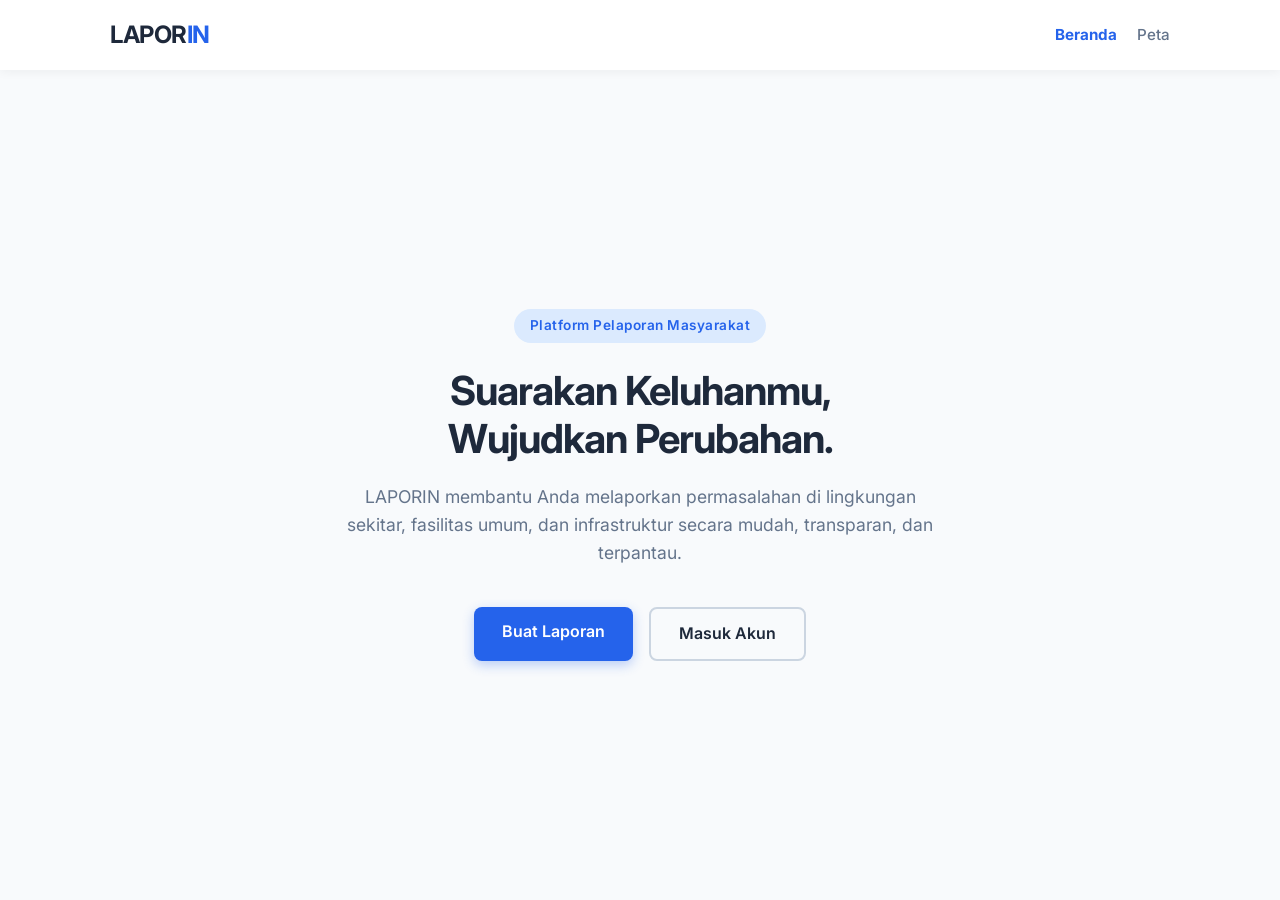
==== frontend/index.html @ 35b4230e "Upload pertama LAPORIN" ====
<!DOCTYPE html>
<html lang="id">
<head>
    <meta charset="UTF-8">
    <meta name="viewport" content="width=device-width, initial-scale=1.0">
    <title>LAPORIN - Platform Pelaporan Publik</title>
    
    <link rel="preconnect" href="https://fonts.googleapis.com">
    <link rel="preconnect" href="https://fonts.gstatic.com" crossorigin>
    <link href="https://fonts.googleapis.com/css2?family=Inter:wght@400;500;600;700&display=swap" rel="stylesheet">
    <link rel="stylesheet" href="css/style.css">
</head>
<body>

    <!-- NAVBAR -->
    <header class="navbar">
        <div class="container navbar-container">
            <a href="index.html" class="logo">LAPOR<span class="text-primary">IN</span></a>
            <nav class="nav-links" id="navbarLinks">
                <a href="index.html" class="nav-link" style="color: var(--primary-color); font-weight: 700;">Beranda</a>
                <a href="map.html" class="nav-link">Peta</a>
            </nav>
        </div>
    </header>

    <!-- HERO SECTION -->
    <main class="hero">
        <div class="container hero-content">
            <span class="badge">Platform Pelaporan Masyarakat</span>
            <h1 class="hero-title">Suarakan Keluhanmu,<br>Wujudkan Perubahan.</h1>
            <p class="hero-description">
                LAPORIN membantu Anda melaporkan permasalahan di lingkungan sekitar, fasilitas umum, dan infrastruktur secara mudah, transparan, dan terpantau.
            </p>
            
            <!-- ID ini akan diubah oleh JavaScript -->
            <div class="hero-actions" id="heroButtons">
                <a href="create_report.html" class="btn btn-primary">Buat Laporan</a>
                <a href="login.html" class="btn btn-outline">Masuk Akun</a>
            </div>
        </div>
    </main>

    <script>
        // Cek apakah ada token di localStorage
        const token = localStorage.getItem('access_token');
        
        const heroButtons = document.getElementById('heroButtons');
        const navbarLinks = document.getElementById('navbarLinks');

        if (token) {
            // JIKA SUDAH LOGIN: Ubah tombol di beranda
            heroButtons.innerHTML = `
                <a href="create_report.html" class="btn btn-primary">Buat Laporan Baru</a>
                <a href="my-reports.html" class="btn btn-outline">Lihat Laporan Saya</a>
            `;

            // Tambahkan menu navigasi khusus untuk yang sudah login
            navbarLinks.innerHTML = `
                <a href="index.html" class="nav-link" style="color: var(--primary-color); font-weight: 700;">Beranda</a>
                <a href="map.html" class="nav-link">Peta</a>
                <a href="create_report.html" class="nav-link">Buat Laporan</a>
                <a href="my-reports.html" class="nav-link">Laporan Saya</a>
                <a href="#" class="nav-link" style="color: #dc2626; font-weight: 700;" onclick="logout()">Keluar</a>
            `;
        }

        // Fungsi untuk logout (menghapus token dan kembali ke beranda)
        function logout() {
            // Konfirmasi sebelum keluar
            if (confirm('Apakah Anda yakin ingin keluar?')) {
                localStorage.removeItem('access_token');
                alert('Anda telah berhasil keluar.');
                window.location.href = 'index.html';
            }
        }
    </script>
</body>
</html>
---- frontend/css/style.css ----
/* =========================================
   RESET & VARIABEL DASAR
   ========================================= */
:root {
    --primary-color: #2563eb;
    --primary-hover: #1d4ed8;
    --text-main: #1e293b;
    --text-muted: #64748b;
    --bg-color: #f8fafc;
    --white: #ffffff;
    --border-color: #cbd5e1;
}

* {
    margin: 0;
    padding: 0;
    box-sizing: border-box;
}

body {
    font-family: 'Inter', sans-serif;
    background-color: var(--bg-color);
    color: var(--text-main);
    line-height: 1.6;
}

a {
    text-decoration: none;
}

.container {
    width: 100%;
    max-width: 1100px;
    margin: 0 auto;
    padding: 0 20px;
}

/* =========================================
   NAVBAR
   ========================================= */
.navbar {
    background-color: var(--white);
    box-shadow: 0 2px 10px rgba(0, 0, 0, 0.05);
    position: sticky;
    top: 0;
    z-index: 1000;
}

.navbar-container {
    display: flex;
    justify-content: space-between;
    align-items: center;
    height: 70px;
}

.logo {
    font-size: 1.5rem;
    font-weight: 700;
    color: var(--text-main);
    letter-spacing: -0.5px;
    flex-shrink: 0;
}

.text-primary {
    color: var(--primary-color);
}

.nav-links {
    display: flex;
    gap: 20px;
    align-items: center;
}

.nav-link {
    color: var(--text-muted);
    font-weight: 500;
    font-size: 0.95rem;
    transition: color 0.2s ease;
    white-space: nowrap;
}

.nav-link:hover {
    color: var(--primary-color);
}

/* =========================================
   HERO SECTION (Landing Page)
   ========================================= */
.hero {
    padding: 80px 0;
    min-height: calc(100vh - 70px);
    display: flex;
    align-items: center;
}

.hero-content {
    text-align: center;
    max-width: 800px;
}

.badge {
    display: inline-block;
    background-color: #dbeafe;
    color: var(--primary-color);
    padding: 6px 16px;
    border-radius: 50px;
    font-size: 0.85rem;
    font-weight: 600;
    margin-bottom: 24px;
    letter-spacing: 0.5px;
}

.hero-title {
    font-size: 2.5rem;
    font-weight: 700;
    line-height: 1.2;
    margin-bottom: 20px;
    letter-spacing: -1px;
}

.hero-description {
    font-size: 1.1rem;
    color: var(--text-muted);
    margin-bottom: 40px;
    max-width: 600px;
    margin-left: auto;
    margin-right: auto;
}

.hero-actions {
    display: flex;
    gap: 16px;
    justify-content: center;
    flex-wrap: wrap;
}

/* =========================================
   TOMBOL (BUTTONS)
   ========================================= */
.btn {
    display: inline-block;
    padding: 12px 28px;
    border-radius: 8px;
    font-size: 1rem;
    font-weight: 600;
    transition: all 0.2s ease;
    cursor: pointer;
    border: none;
    text-align: center;
}

.btn-primary {
    background-color: var(--primary-color);
    color: var(--white);
    box-shadow: 0 4px 12px rgba(37, 99, 235, 0.3);
}

.btn-primary:hover {
    background-color: var(--primary-hover);
    transform: translateY(-2px);
}

.btn-outline {
    background-color: transparent;
    color: var(--text-main);
    border: 2px solid var(--border-color);
}

.btn-outline:hover {
    border-color: var(--primary-color);
    color: var(--primary-color);
    background-color: #eff6ff;
}

.btn-block {
    width: 100%;
}

/* =========================================
   FORM AUTENTIKASI (Login & Register)
   ========================================= */
.auth-body {
    background-color: var(--bg-color);
}

.auth-container {
    display: flex;
    justify-content: center;
    align-items: center;
    min-height: calc(100vh - 70px);
    padding: 40px 20px;
}

.auth-card {
    background-color: var(--white);
    width: 100%;
    max-width: 450px;
    padding: 40px 30px;
    border-radius: 16px;
    box-shadow: 0 10px 25px rgba(0, 0, 0, 0.05);
}

.auth-header {
    text-align: center;
    margin-bottom: 30px;
}

.auth-header h1 {
    font-size: 1.5rem;
    font-weight: 700;
    margin-bottom: 8px;
}

.auth-header p {
    color: var(--text-muted);
    font-size: 0.95rem;
}

.auth-form {
    display: flex;
    flex-direction: column;
    gap: 20px;
}

.form-group {
    display: flex;
    flex-direction: column;
    gap: 8px;
}

.form-group label {
    font-size: 0.9rem;
    font-weight: 600;
    color: var(--text-main);
}

.form-group input {
    padding: 12px 16px;
    border: 1px solid var(--border-color);
    border-radius: 8px;
    font-size: 1rem;
    font-family: inherit;
    outline: none;
    transition: border-color 0.2s ease, box-shadow 0.2s ease;
}

.form-group input:focus {
    border-color: var(--primary-color);
    box-shadow: 0 0 0 3px rgba(37, 99, 235, 0.1);
}

.auth-footer {
    margin-top: 30px;
    text-align: center;
    font-size: 0.9rem;
    color: var(--text-muted);
}

.auth-footer a {
    font-weight: 600;
}

/* =========================================
   MAPS (Peta)
   ========================================= */
.map-wrapper {
    height: calc(100vh - 70px);
    width: 100%;
}

#map {
    height: 100%;
    width: 100%;
    z-index: 1;
}

/* =========================================
   RESPONSIF UNTUK LAYAR HP (Mobile)
   ========================================= */
@media (max-width: 768px) {
    .hero-title {
        font-size: 2rem;
    }
    
    .hero-description {
        font-size: 1rem;
    }
    
    /* PERBAIKAN NAVBAR DI HP */
    .navbar-container {
        padding: 0 10px;
    }
    .logo {
        font-size: 1.2rem;
    }
    
    .nav-links {
        gap: 12px;
        margin-left: 15px; /* Jarak aman dari logo */
        overflow-x: auto; /* Izinkan scroll ke samping jika menu terlalu panjang */
        padding-bottom: 5px; /* Sedikit ruang untuk scrollbar */
        -ms-overflow-style: none;  /* IE and Edge */
        scrollbar-width: none;  /* Firefox */
    }

    /* Sembunyikan scrollbar bawaan browser di HP agar lebih rapi */
    .nav-links::-webkit-scrollbar {
        display: none;
    }
    
    .nav-link {
        font-size: 0.85rem; /* Sedikit lebih kecil */
    }
    
    .hero-actions {
        flex-direction: column;
        width: 100%;
    }
    
    .btn {
        width: 100%;
    }

    .auth-card {
        padding: 30px 20px;
    }
}
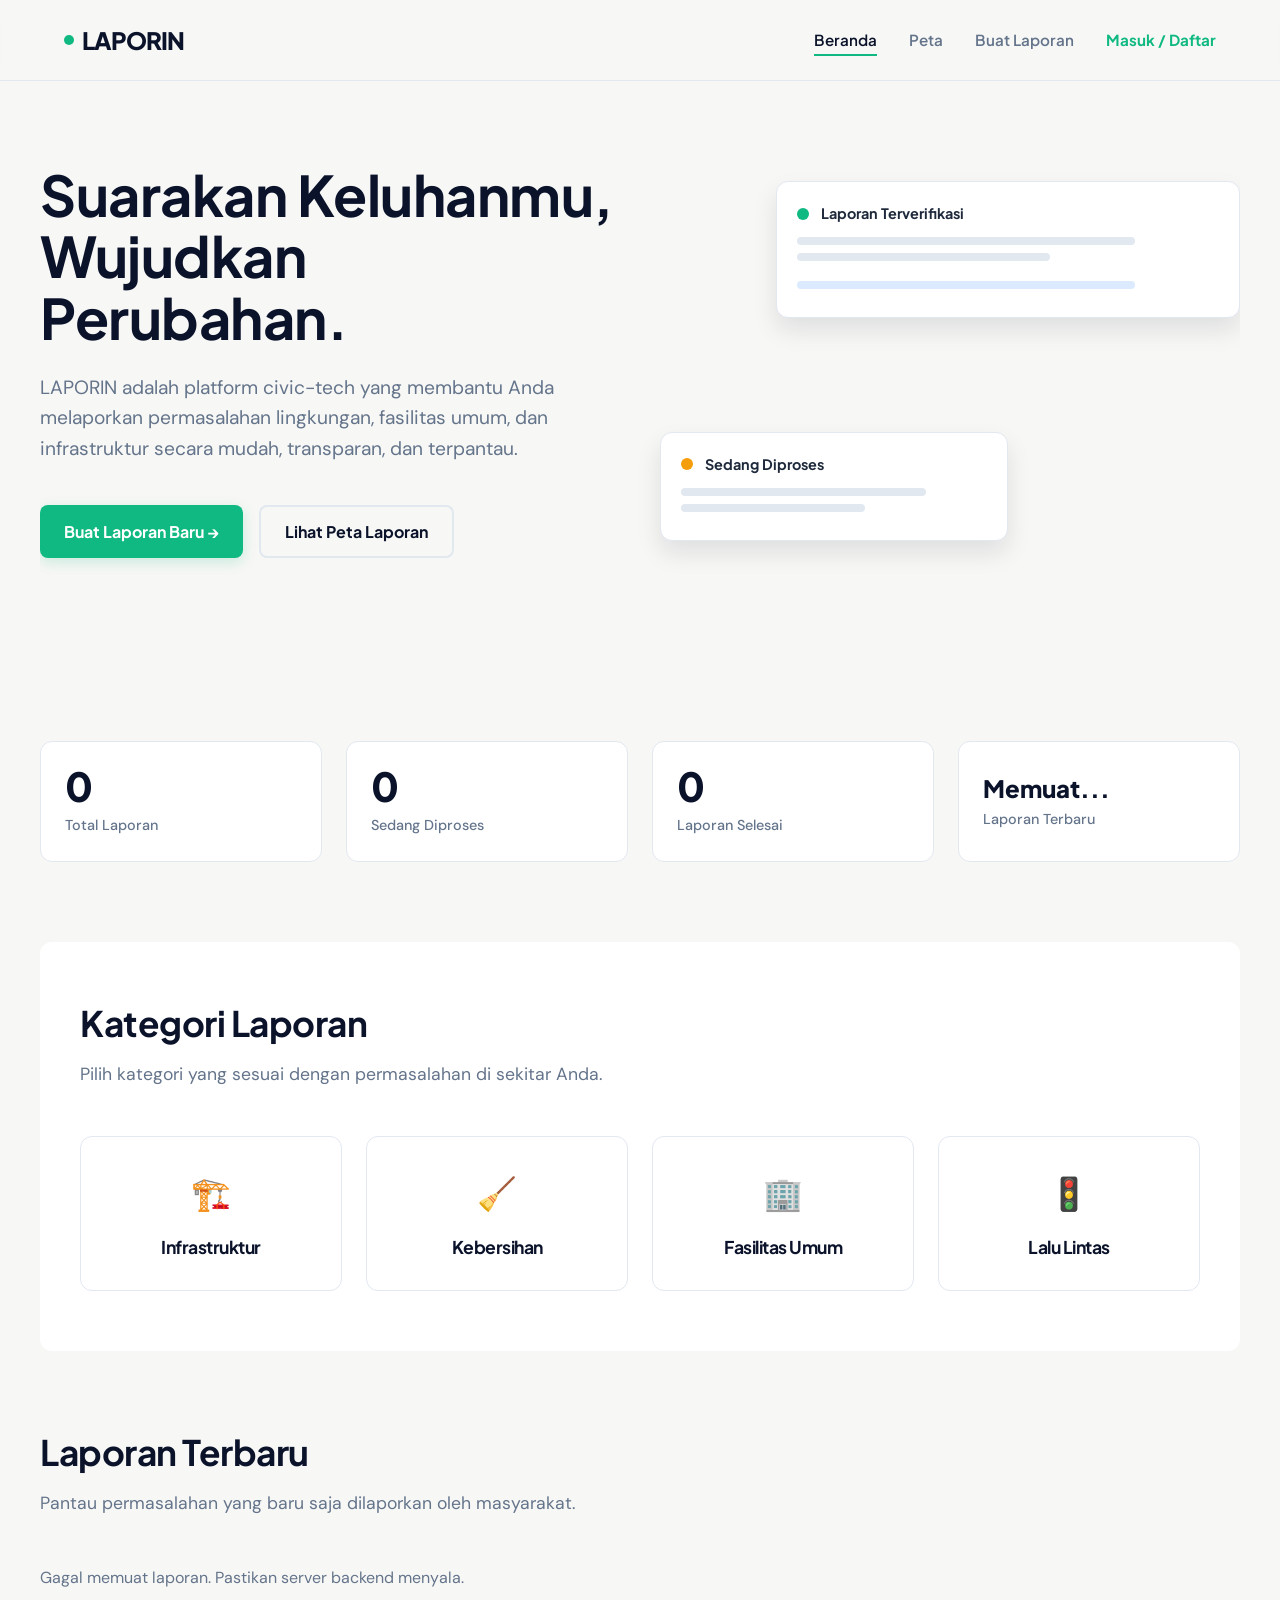
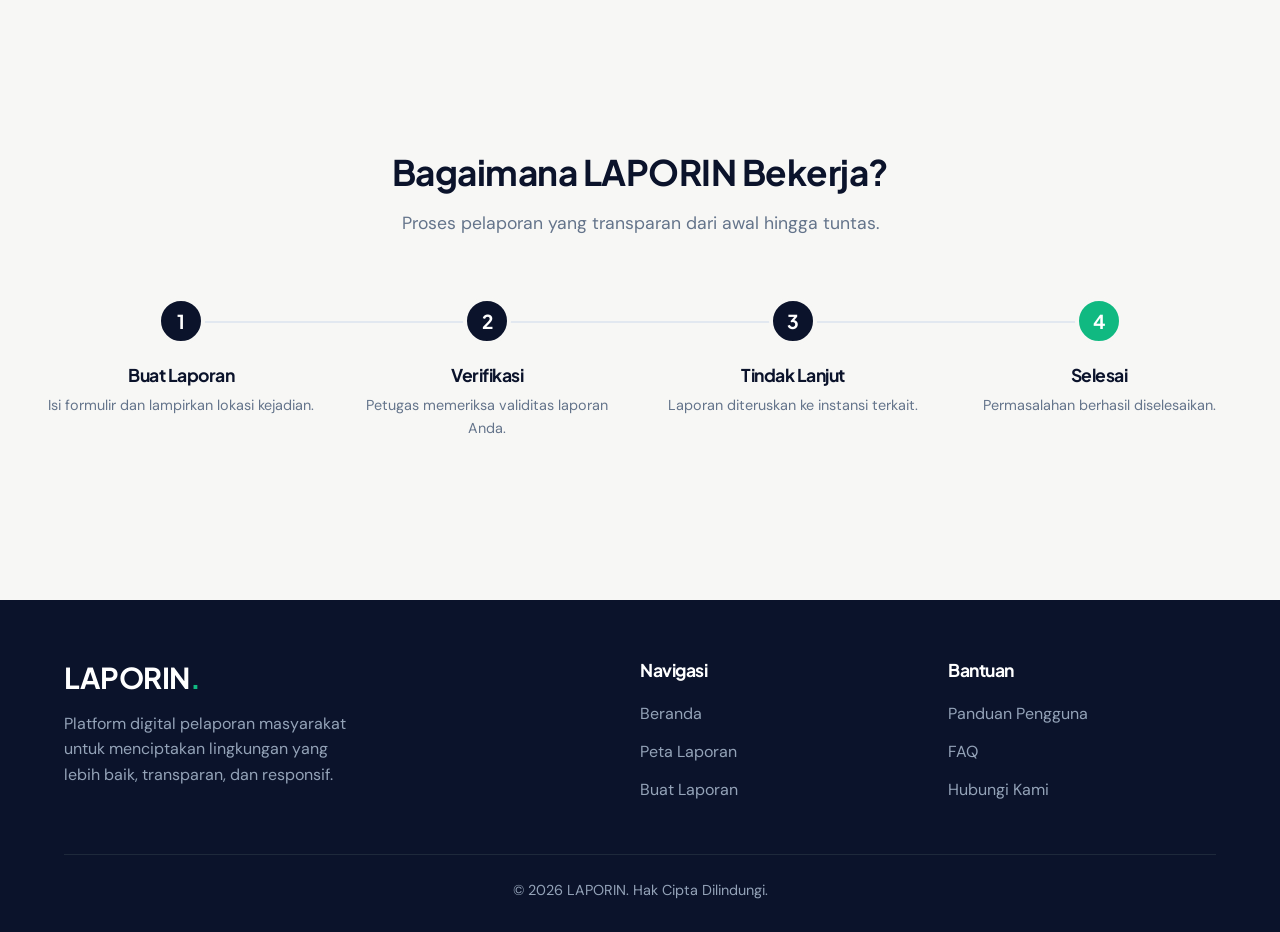
==== commit fbe19d07: "Redesign UI Beranda dan CSS" ====
--- a/frontend/index.html
+++ b/frontend/index.html
@@ -3,76 +3,658 @@
 <head>
     <meta charset="UTF-8">
     <meta name="viewport" content="width=device-width, initial-scale=1.0">
-    <title>LAPORIN - Platform Pelaporan Publik</title>
+    <title>LAPORIN - Platform Pelaporan Masyarakat</title>
     
+    <!-- Fonts -->
     <link rel="preconnect" href="https://fonts.googleapis.com">
     <link rel="preconnect" href="https://fonts.gstatic.com" crossorigin>
-    <link href="https://fonts.googleapis.com/css2?family=Inter:wght@400;500;600;700&display=swap" rel="stylesheet">
+    <link href="https://fonts.googleapis.com/css2?family=DM+Sans:opsz,wght@9..40,400;9..40,500;9..40,700&family=Plus+Jakarta+Sans:wght@500;600;700;800&display=swap" rel="stylesheet">
+    
+    <!-- CSS Utama -->
     <link rel="stylesheet" href="css/style.css">
+
+    <style>
+        /* CSS Khusus untuk Landing Page */
+        .hero {
+            padding: 80px 0 100px;
+            overflow: hidden;
+        }
+        
+        .hero-grid {
+            display: grid;
+            grid-template-columns: 1fr 1fr;
+            gap: 40px;
+            align-items: center;
+        }
+
+        .hero-content h1 {
+            font-size: 3.5rem;
+            margin-bottom: 24px;
+            line-height: 1.1;
+        }
+
+        .hero-content p {
+            font-size: 1.2rem;
+            color: var(--text-muted);
+            margin-bottom: 40px;
+            max-width: 90%;
+        }
+
+        .hero-actions {
+            display: flex;
+            gap: 16px;
+            flex-wrap: wrap;
+        }
+
+        /* Visual Asimetris di Kanan */
+        .hero-visual {
+            position: relative;
+            height: 400px;
+        }
+
+        .visual-card {
+            position: absolute;
+            background: var(--surface);
+            border: 1px solid var(--border-light);
+            border-radius: var(--radius-lg);
+            box-shadow: var(--shadow-lg);
+            padding: 20px;
+        }
+
+        .card-main {
+            width: 80%;
+            top: 20px;
+            right: 0;
+            z-index: 2;
+        }
+
+        .card-secondary {
+            width: 60%;
+            bottom: 20px;
+            left: 0;
+            z-index: 3;
+        }
+
+        .visual-header {
+            display: flex;
+            align-items: center;
+            gap: 12px;
+            margin-bottom: 12px;
+        }
+
+        .visual-dot {
+            width: 12px;
+            height: 12px;
+            background-color: var(--emerald);
+            border-radius: 50%;
+        }
+        
+        .visual-line {
+            height: 8px;
+            background-color: var(--border-light);
+            border-radius: 4px;
+            margin-bottom: 8px;
+        }
+        .visual-line.short { width: 60%; }
+        .visual-line.medium { width: 80%; }
+
+        /* Sections */
+        .section {
+            padding: 80px 0;
+        }
+
+        .section-header {
+            margin-bottom: 48px;
+            max-width: 600px;
+        }
+
+        .section-header h2 {
+            font-size: 2.2rem;
+            margin-bottom: 16px;
+        }
+
+        .section-header p {
+            color: var(--text-muted);
+            font-size: 1.1rem;
+        }
+
+        /* Statistik */
+        .stats-grid {
+            display: grid;
+            grid-template-columns: repeat(4, 1fr);
+            gap: 24px;
+        }
+
+        .stat-card {
+            background: var(--surface);
+            padding: 24px;
+            border-radius: var(--radius-lg);
+            border: 1px solid var(--border-light);
+        }
+
+        .stat-value {
+            font-family: var(--font-heading);
+            font-size: 2.5rem;
+            font-weight: 800;
+            color: var(--navy);
+            line-height: 1;
+            margin-bottom: 8px;
+        }
+
+        .stat-label {
+            font-size: 0.9rem;
+            color: var(--text-muted);
+            font-weight: 500;
+        }
+
+        /* Kategori */
+        .category-grid {
+            display: grid;
+            grid-template-columns: repeat(auto-fit, minmax(200px, 1fr));
+            gap: 24px;
+        }
+
+        .category-card {
+            background: var(--surface);
+            padding: 32px 24px;
+            border-radius: var(--radius-lg);
+            border: 1px solid var(--border-light);
+            text-align: center;
+            transition: all 0.3s ease;
+            cursor: pointer;
+        }
+
+        .category-card:hover {
+            border-color: var(--emerald);
+            box-shadow: var(--shadow-sm);
+            transform: translateY(-4px);
+        }
+
+        .category-icon {
+            font-size: 2rem;
+            margin-bottom: 16px;
+            display: inline-block;
+        }
+
+        .category-card h3 {
+            font-size: 1.1rem;
+        }
+
+        /* Laporan Terbaru */
+        .reports-grid {
+            display: grid;
+            grid-template-columns: repeat(auto-fit, minmax(300px, 1fr));
+            gap: 24px;
+        }
+
+        .report-card {
+            background: var(--surface);
+            border: 1px solid var(--border-light);
+            border-radius: var(--radius-lg);
+            padding: 24px;
+            display: flex;
+            flex-direction: column;
+            transition: all 0.3s ease;
+        }
+
+        .report-card:hover {
+            box-shadow: var(--shadow-md);
+        }
+
+        .report-meta {
+            display: flex;
+            justify-content: space-between;
+            font-size: 0.85rem;
+            color: var(--text-muted);
+            margin-bottom: 16px;
+            font-weight: 500;
+        }
+
+        .report-title {
+            font-size: 1.2rem;
+            margin-bottom: 12px;
+            flex-grow: 1;
+        }
+
+        .report-status {
+            display: inline-block;
+            padding: 6px 12px;
+            border-radius: var(--radius-full);
+            font-size: 0.75rem;
+            font-weight: 700;
+            margin-top: 16px;
+            align-self: flex-start;
+        }
+
+        .status-wait { background: #FEF3C7; color: #D97706; }
+        .status-process { background: #DBEAFE; color: #2563EB; }
+        .status-done { background: #D1FAE5; color: #059669; }
+        .status-reject { background: #FEE2E2; color: #DC2626; }
+
+        /* Cara Kerja */
+        .steps-grid {
+            display: grid;
+            grid-template-columns: repeat(4, 1fr);
+            gap: 24px;
+            position: relative;
+        }
+
+        /* Garis penghubung horizontal (Desktop) */
+        .steps-grid::before {
+            content: '';
+            position: absolute;
+            top: 24px;
+            left: 10%;
+            right: 10%;
+            height: 2px;
+            background: var(--border-light);
+            z-index: 0;
+        }
+
+        .step-item {
+            position: relative;
+            z-index: 1;
+            text-align: center;
+        }
+
+        .step-number {
+            width: 48px;
+            height: 48px;
+            background: var(--navy);
+            color: var(--surface);
+            border-radius: 50%;
+            display: flex;
+            align-items: center;
+            justify-content: center;
+            font-family: var(--font-heading);
+            font-weight: 700;
+            font-size: 1.2rem;
+            margin: 0 auto 20px;
+            border: 4px solid var(--bg-warm);
+        }
+
+        .step-item h3 {
+            font-size: 1.1rem;
+            margin-bottom: 8px;
+        }
+
+        .step-item p {
+            font-size: 0.9rem;
+            color: var(--text-muted);
+        }
+
+        /* Footer */
+        .footer {
+            background: var(--navy);
+            color: var(--surface);
+            padding: 60px 0 30px;
+            margin-top: 80px;
+        }
+
+        .footer-grid {
+            display: grid;
+            grid-template-columns: 2fr 1fr 1fr;
+            gap: 40px;
+            margin-bottom: 40px;
+        }
+
+        .footer-brand h2 {
+            color: var(--surface);
+            font-size: 1.8rem;
+            margin-bottom: 16px;
+        }
+
+        .footer-brand p {
+            color: #94A3B8;
+            max-width: 300px;
+        }
+
+        .footer-links h3 {
+            color: var(--surface);
+            font-size: 1.1rem;
+            margin-bottom: 20px;
+        }
+
+        .footer-links a {
+            display: block;
+            color: #94A3B8;
+            margin-bottom: 12px;
+            transition: color 0.2s ease;
+        }
+
+        .footer-links a:hover {
+            color: var(--emerald);
+        }
+
+        .footer-bottom {
+            border-top: 1px solid #1E293B;
+            padding-top: 24px;
+            text-align: center;
+            color: #94A3B8;
+            font-size: 0.9rem;
+        }
+
+        /* Responsive */
+        @media (max-width: 768px) {
+            .hero-grid { grid-template-columns: 1fr; text-align: center; }
+            .hero-content h1 { font-size: 2.5rem; }
+            .hero-content p { margin: 0 auto 32px; }
+            .hero-actions { justify-content: center; flex-direction: column; }
+            .hero-visual { display: none; /* Sembunyikan visual di HP agar tidak sesak */ }
+            
+            .stats-grid { grid-template-columns: repeat(2, 1fr); }
+            .steps-grid { grid-template-columns: 1fr; gap: 40px; }
+            .steps-grid::before { display: none; } /* Hilangkan garis horizontal di HP */
+            
+            .footer-grid { grid-template-columns: 1fr; gap: 30px; text-align: center; }
+            .footer-brand p { margin: 0 auto; }
+        }
+    </style>
 </head>
 <body>
 
     <!-- NAVBAR -->
     <header class="navbar">
         <div class="container navbar-container">
-            <a href="index.html" class="logo">LAPOR<span class="text-primary">IN</span></a>
+            <a href="index.html" class="logo">
+                <span class="logo-dot"></span> LAPORIN
+            </a>
             <nav class="nav-links" id="navbarLinks">
-                <a href="index.html" class="nav-link" style="color: var(--primary-color); font-weight: 700;">Beranda</a>
+                <a href="index.html" class="nav-link active">Beranda</a>
                 <a href="map.html" class="nav-link">Peta</a>
+                <a href="create_report.html" class="nav-link">Buat Laporan</a>
             </nav>
         </div>
     </header>
 
     <!-- HERO SECTION -->
-    <main class="hero">
-        <div class="container hero-content">
-            <span class="badge">Platform Pelaporan Masyarakat</span>
-            <h1 class="hero-title">Suarakan Keluhanmu,<br>Wujudkan Perubahan.</h1>
-            <p class="hero-description">
-                LAPORIN membantu Anda melaporkan permasalahan di lingkungan sekitar, fasilitas umum, dan infrastruktur secara mudah, transparan, dan terpantau.
-            </p>
+    <main>
+        <section class="hero container">
+            <div class="hero-grid">
+                <div class="hero-content reveal">
+                    <h1>Suarakan Keluhanmu,<br>Wujudkan Perubahan.</h1>
+                    <p>LAPORIN adalah platform civic-tech yang membantu Anda melaporkan permasalahan lingkungan, fasilitas umum, dan infrastruktur secara mudah, transparan, dan terpantau.</p>
+                    <div class="hero-actions">
+                        <a href="create_report.html" class="btn btn-primary">Buat Laporan Baru &rarr;</a>
+                        <a href="map.html" class="btn btn-outline">Lihat Peta Laporan</a>
+                    </div>
+                </div>
+                
+                <!-- Visual Asimetris (CSS Only) -->
+                <div class="hero-visual reveal" style="transition-delay: 0.2s;">
+                    <!-- Card 1 -->
+                    <div class="visual-card card-main">
+                        <div class="visual-header">
+                            <div class="visual-dot"></div>
+                            <div style="font-family: var(--font-heading); font-weight: 700; font-size: 0.9rem;">Laporan Terverifikasi</div>
+                        </div>
+                        <div class="visual-line medium"></div>
+                        <div class="visual-line short"></div>
+                        <div class="visual-line medium" style="margin-top: 20px; background-color: #DBEAFE;"></div>
+                    </div>
+                    <!-- Card 2 -->
+                    <div class="visual-card card-secondary">
+                        <div class="visual-header">
+                            <div class="visual-dot" style="background-color: var(--status-wait);"></div>
+                            <div style="font-family: var(--font-heading); font-weight: 700; font-size: 0.9rem;">Sedang Diproses</div>
+                        </div>
+                        <div class="visual-line medium"></div>
+                        <div class="visual-line short"></div>
+                    </div>
+                </div>
+            </div>
+        </section>
+
+        <!-- STATISTIK -->
+        <section class="section container">
+            <div class="stats-grid">
+                <div class="stat-card reveal">
+                    <div class="stat-value" id="stat-total">0</div>
+                    <div class="stat-label">Total Laporan</div>
+                </div>
+                <div class="stat-card reveal" style="transition-delay: 0.1s;">
+                    <div class="stat-value" id="stat-process">0</div>
+                    <div class="stat-label">Sedang Diproses</div>
+                </div>
+                <div class="stat-card reveal" style="transition-delay: 0.2s;">
+                    <div class="stat-value" id="stat-done">0</div>
+                    <div class="stat-label">Laporan Selesai</div>
+                </div>
+                <div class="stat-card reveal" style="transition-delay: 0.3s;">
+                    <div class="stat-value" id="stat-latest" style="font-size: 1.5rem; padding-top: 10px;">Memuat...</div>
+                    <div class="stat-label">Laporan Terbaru</div>
+                </div>
+            </div>
+        </section>
+
+        <!-- KATEGORI -->
+        <section class="section container" style="background-color: var(--surface); border-radius: var(--radius-lg); padding: 60px 40px;">
+            <div class="section-header reveal">
+                <h2>Kategori Laporan</h2>
+                <p>Pilih kategori yang sesuai dengan permasalahan di sekitar Anda.</p>
+            </div>
+            <div class="category-grid">
+                <div class="category-card reveal">
+                    <span class="category-icon">🏗️</span>
+                    <h3>Infrastruktur</h3>
+                </div>
+                <div class="category-card reveal" style="transition-delay: 0.1s;">
+                    <span class="category-icon">🧹</span>
+                    <h3>Kebersihan</h3>
+                </div>
+                <div class="category-card reveal" style="transition-delay: 0.2s;">
+                    <span class="category-icon">🏢</span>
+                    <h3>Fasilitas Umum</h3>
+                </div>
+                <div class="category-card reveal" style="transition-delay: 0.3s;">
+                    <span class="category-icon">🚦</span>
+                    <h3>Lalu Lintas</h3>
+                </div>
+            </div>
+        </section>
+
+        <!-- LAPORAN TERBARU -->
+        <section class="section container">
+            <div class="section-header reveal" style="display: flex; justify-content: space-between; align-items: flex-end; max-width: 100%;">
+                <div>
+                    <h2>Laporan Terbaru</h2>
+                    <p>Pantau permasalahan yang baru saja dilaporkan oleh masyarakat.</p>
+                </div>
+                <a href="map.html" class="text-primary" style="font-weight: 700; color: var(--emerald); text-decoration: underline; display: none;">Lihat Semua</a>
+            </div>
             
-            <!-- ID ini akan diubah oleh JavaScript -->
-            <div class="hero-actions" id="heroButtons">
-                <a href="create_report.html" class="btn btn-primary">Buat Laporan</a>
-                <a href="login.html" class="btn btn-outline">Masuk Akun</a>
+            <div class="reports-grid" id="recent-reports-container">
+                <p class="text-muted">Memuat data laporan...</p>
+            </div>
+        </section>
+
+        <!-- CARA KERJA -->
+        <section class="section container">
+            <div class="section-header text-center reveal" style="margin: 0 auto 60px;">
+                <h2>Bagaimana LAPORIN Bekerja?</h2>
+                <p>Proses pelaporan yang transparan dari awal hingga tuntas.</p>
+            </div>
+            
+            <div class="steps-grid">
+                <div class="step-item reveal">
+                    <div class="step-number">1</div>
+                    <h3>Buat Laporan</h3>
+                    <p>Isi formulir dan lampirkan lokasi kejadian.</p>
+                </div>
+                <div class="step-item reveal" style="transition-delay: 0.1s;">
+                    <div class="step-number">2</div>
+                    <h3>Verifikasi</h3>
+                    <p>Petugas memeriksa validitas laporan Anda.</p>
+                </div>
+                <div class="step-item reveal" style="transition-delay: 0.2s;">
+                    <div class="step-number">3</div>
+                    <h3>Tindak Lanjut</h3>
+                    <p>Laporan diteruskan ke instansi terkait.</p>
+                </div>
+                <div class="step-item reveal" style="transition-delay: 0.3s;">
+                    <div class="step-number" style="background: var(--emerald);">4</div>
+                    <h3>Selesai</h3>
+                    <p>Permasalahan berhasil diselesaikan.</p>
+                </div>
+            </div>
+        </section>
+    </main>
+
+    <!-- FOOTER -->
+    <footer class="footer">
+        <div class="container">
+            <div class="footer-grid">
+                <div class="footer-brand">
+                    <h2>LAPORIN<span style="color: var(--emerald);">.</span></h2>
+                    <p>Platform digital pelaporan masyarakat untuk menciptakan lingkungan yang lebih baik, transparan, dan responsif.</p>
+                </div>
+                <div class="footer-links">
+                    <h3>Navigasi</h3>
+                    <a href="index.html">Beranda</a>
+                    <a href="map.html">Peta Laporan</a>
+                    <a href="create_report.html">Buat Laporan</a>
+                </div>
+                <div class="footer-links">
+                    <h3>Bantuan</h3>
+                    <a href="#">Panduan Pengguna</a>
+                    <a href="#">FAQ</a>
+                    <a href="#">Hubungi Kami</a>
+                </div>
+            </div>
+            <div class="footer-bottom">
+                <p>&copy; 2026 LAPORIN. Hak Cipta Dilindungi.</p>
             </div>
         </div>
-    </main>
+    </footer>
 
     <script>
-        // Cek apakah ada token di localStorage
+        // --- 1. LOGIKA NAVBAR DINAMIS (AUTH) ---
         const token = localStorage.getItem('access_token');
-        
-        const heroButtons = document.getElementById('heroButtons');
+        const isAdmin = localStorage.getItem('is_admin');
         const navbarLinks = document.getElementById('navbarLinks');
 
         if (token) {
-            // JIKA SUDAH LOGIN: Ubah tombol di beranda
-            heroButtons.innerHTML = `
-                <a href="create_report.html" class="btn btn-primary">Buat Laporan Baru</a>
-                <a href="my-reports.html" class="btn btn-outline">Lihat Laporan Saya</a>
+            // Jika login, tambahkan menu Laporan Saya & Keluar
+            let adminMenu = isAdmin === 'true' ? `<a href="admin.html" class="nav-link">Dashboard Admin</a>` : '';
+            navbarLinks.innerHTML += `
+                <a href="my-reports.html" class="nav-link">Laporan Saya</a>
+                ${adminMenu}
+                <a href="#" class="nav-link" style="color: #EF4444;" onclick="logout()">Keluar</a>
             `;
-
-            // Tambahkan menu navigasi khusus untuk yang sudah login
-            navbarLinks.innerHTML = `
-                <a href="index.html" class="nav-link" style="color: var(--primary-color); font-weight: 700;">Beranda</a>
-                <a href="map.html" class="nav-link">Peta</a>
-                <a href="create_report.html" class="nav-link">Buat Laporan</a>
-                <a href="my-reports.html" class="nav-link">Laporan Saya</a>
-                <a href="#" class="nav-link" style="color: #dc2626; font-weight: 700;" onclick="logout()">Keluar</a>
+        } else {
+            // Jika belum login
+            navbarLinks.innerHTML += `
+                <a href="login.html" class="nav-link" style="color: var(--emerald); font-weight: 700;">Masuk / Daftar</a>
             `;
         }
 
-        // Fungsi untuk logout (menghapus token dan kembali ke beranda)
         function logout() {
-            // Konfirmasi sebelum keluar
             if (confirm('Apakah Anda yakin ingin keluar?')) {
                 localStorage.removeItem('access_token');
-                alert('Anda telah berhasil keluar.');
+                localStorage.removeItem('is_admin');
                 window.location.href = 'index.html';
             }
         }
+
+        // --- 2. FETCH DATA STATISTIK & LAPORAN TERBARU ---
+        // Pastikan URL ini sesuai dengan backend Anda (localhost atau URL Render/HF)
+        const API_BASE_URL = 'http://localhost:8000'; 
+
+        async function fetchLandingData() {
+            try {
+                const response = await fetch(`${API_BASE_URL}/reports`);
+                if (!response.ok) throw new Error('Gagal mengambil data');
+                
+                const data = await response.json();
+                
+                // A. Hitung Statistik
+                const total = data.length;
+                const process = data.filter(r => r.status === 'Dalam proses' || r.status === 'Diterima').length;
+                const done = data.filter(r => r.status === 'Selesai').length;
+                
+                // Animasi angka sederhana (counting up)
+                document.getElementById('stat-total').innerText = total;
+                document.getElementById('stat-process').innerText = process;
+                document.getElementById('stat-done').innerText = done;
+
+                if (total > 0) {
+                    const latestDate = new Date(data[0].created_at).toLocaleDateString('id-ID', { day: 'numeric', month: 'short' });
+                    document.getElementById('stat-latest').innerText = latestDate;
+                } else {
+                    document.getElementById('stat-latest').innerText = '-';
+                }
+
+                // B. Render 3 Laporan Terbaru
+                const reportsContainer = document.getElementById('recent-reports-container');
+                const recentReports = data.slice(0, 3); // Ambil 3 teratas
+
+                if (recentReports.length === 0) {
+                    reportsContainer.innerHTML = '<p class="text-muted">Belum ada laporan.</p>';
+                    return;
+                }
+
+                let html = '';
+                recentReports.forEach(report => {
+                    // Tentukan warna badge status
+                    let badgeClass = 'status-wait';
+                    if (report.status === 'Diterima' || report.status === 'Dalam proses') badgeClass = 'status-process';
+                    if (report.status === 'Selesai') badgeClass = 'status-done';
+                    if (report.status === 'Ditolak') badgeClass = 'status-reject';
+
+                    const date = new Date(report.created_at).toLocaleDateString('id-ID', {
+                        day: 'numeric', month: 'long', year: 'numeric'
+                    });
+
+                    html += `
+                        <div class="report-card reveal">
+                            <div class="report-meta">
+                                <span>${report.kategori}</span>
+                                <span>${date}</span>
+                            </div>
+                            <h3 class="report-title">${report.judul}</h3>
+                            <p class="text-muted" style="font-size: 0.9rem; margin-bottom: 16px;">📍 ${report.lokasi}</p>
+                            <span class="report-status ${badgeClass}">${report.status}</span>
+                        </div>
+                    `;
+                });
+                reportsContainer.innerHTML = html;
+
+                // Panggil ulang fungsi reveal setelah data dimuat (agar tidak invisible)
+                initScrollReveal();
+
+            } catch (error) {
+                console.error('Error fetching data:', error);
+                document.getElementById('recent-reports-container').innerHTML = '<p class="text-muted">Gagal memuat laporan. Pastikan server backend menyala.</p>';
+            }
+        }
+
+        // --- 3. SCROLL REVEAL ANIMATION (Intersection Observer) ---
+        function initScrollReveal() {
+            const reveals = document.querySelectorAll('.reveal');
+
+            const observer = new IntersectionObserver((entries) => {
+                entries.forEach(entry => {
+                    if (entry.isIntersecting) {
+                        entry.target.classList.add('active');
+                        // Hentikan observasi setelah animasi berjalan sekali
+                        observer.unobserve(entry.target);
+                    }
+                });
+            }, {
+                threshold: 0.1, // Elemen muncul 10% di layar
+                rootMargin: "0px 0px -50px 0px"
+            });
+
+            reveals.forEach(reveal => {
+                observer.observe(reveal);
+            });
+        }
+
+        // Jalankan saat halaman dimuat
+        document.addEventListener('DOMContentLoaded', () => {
+            fetchLandingData();
+            initScrollReveal(); // Panggil pertama kali untuk elemen statis
+        });
     </script>
 </body>
-</html>+</html> 
--- a/frontend/css/style.css
+++ b/frontend/css/style.css
@@ -1,175 +1,205 @@
-/* =========================================
-   RESET & VARIABEL DASAR
+@import url('https://fonts.googleapis.com/css2?family=DM+Sans:opsz,wght@9..40,400;9..40,500;9..40,700&family=Plus+Jakarta+Sans:wght@500;600;700;800&display=swap');
+
+/* =========================================
+   1. DESIGN TOKENS (VARIABEL)
    ========================================= */
 :root {
-    --primary-color: #2563eb;
-    --primary-hover: #1d4ed8;
-    --text-main: #1e293b;
-    --text-muted: #64748b;
-    --bg-color: #f8fafc;
-    --white: #ffffff;
-    --border-color: #cbd5e1;
-}
-
+    /* Warna */
+    --navy: #0B132B;
+    --navy-light: #1C2A4A;
+    --emerald: #10B981;
+    --emerald-hover: #059669;
+    --bg-warm: #F7F7F5;
+    --surface: #FFFFFF;
+    --text-main: #1E293B;
+    --text-muted: #64748B;
+    --border-light: #E2E8F0;
+    
+    /* Status Warna */
+    --status-wait: #F59E0B;
+    --status-process: #3B82F6;
+    --status-done: #10B981;
+    --status-reject: #EF4444;
+
+    /* Tipografi */
+    --font-heading: 'Plus Jakarta Sans', sans-serif;
+    --font-body: 'DM Sans', sans-serif;
+    
+    /* Spacing & Radius */
+    --radius-sm: 4px;
+    --radius-md: 8px;
+    --radius-lg: 12px;
+    --radius-full: 999px;
+    
+    /* Bayangan */
+    --shadow-sm: 0 1px 3px rgba(11, 19, 43, 0.05);
+    --shadow-md: 0 4px 12px rgba(11, 19, 43, 0.08);
+    --shadow-lg: 0 12px 24px rgba(11, 19, 43, 0.1);
+}
+
+/* =========================================
+   2. RESET & BASE
+   ========================================= */
 * {
     margin: 0;
     padding: 0;
     box-sizing: border-box;
 }
 
+html {
+    scroll-behavior: smooth;
+}
+
 body {
-    font-family: 'Inter', sans-serif;
-    background-color: var(--bg-color);
+    font-family: var(--font-body);
+    background-color: var(--bg-warm);
     color: var(--text-main);
     line-height: 1.6;
+    -webkit-font-smoothing: antialiased;
+}
+
+h1, h2, h3, h4, h5, h6 {
+    font-family: var(--font-heading);
+    color: var(--navy);
+    line-height: 1.2;
+    letter-spacing: -0.5px;
 }
 
 a {
     text-decoration: none;
+    color: inherit;
 }
 
 .container {
     width: 100%;
-    max-width: 1100px;
+    max-width: 1200px;
     margin: 0 auto;
-    padding: 0 20px;
-}
-
-/* =========================================
-   NAVBAR
+    padding: 0 24px;
+}
+
+/* =========================================
+   3. NAVBAR (Editorial Style)
    ========================================= */
 .navbar {
-    background-color: var(--white);
-    box-shadow: 0 2px 10px rgba(0, 0, 0, 0.05);
+    background-color: rgba(247, 247, 245, 0.9); /* Warm transparent */
+    backdrop-filter: blur(10px);
+    border-bottom: 1px solid var(--border-light);
     position: sticky;
     top: 0;
     z-index: 1000;
+    transition: all 0.3s ease;
 }
 
 .navbar-container {
     display: flex;
     justify-content: space-between;
     align-items: center;
-    height: 70px;
+    height: 80px;
 }
 
 .logo {
+    font-family: var(--font-heading);
     font-size: 1.5rem;
-    font-weight: 700;
-    color: var(--text-main);
-    letter-spacing: -0.5px;
-    flex-shrink: 0;
-}
-
-.text-primary {
-    color: var(--primary-color);
+    font-weight: 800;
+    color: var(--navy);
+    letter-spacing: -1px;
+    display: flex;
+    align-items: center;
+    gap: 8px;
+}
+
+.logo-dot {
+    width: 10px;
+    height: 10px;
+    background-color: var(--emerald);
+    border-radius: 50%;
+    display: inline-block;
 }
 
 .nav-links {
     display: flex;
-    gap: 20px;
+    gap: 32px;
     align-items: center;
 }
 
 .nav-link {
+    font-family: var(--font-heading);
+    font-weight: 600;
+    font-size: 0.95rem;
     color: var(--text-muted);
-    font-weight: 500;
-    font-size: 0.95rem;
     transition: color 0.2s ease;
-    white-space: nowrap;
-}
-
-.nav-link:hover {
-    color: var(--primary-color);
-}
-
-/* =========================================
-   HERO SECTION (Landing Page)
-   ========================================= */
-.hero {
-    padding: 80px 0;
-    min-height: calc(100vh - 70px);
-    display: flex;
+    position: relative;
+}
+
+.nav-link:hover, .nav-link.active {
+    color: var(--navy);
+}
+
+/* Garis bawah animasi saat hover */
+.nav-link::after {
+    content: '';
+    position: absolute;
+    width: 0;
+    height: 2px;
+    bottom: -4px;
+    left: 0;
+    background-color: var(--emerald);
+    transition: width 0.3s ease;
+}
+
+.nav-link:hover::after, .nav-link.active::after {
+    width: 100%;
+}
+
+/* =========================================
+   4. BUTTONS (Flat & Elegant)
+   ========================================= */
+.btn {
+    display: inline-flex;
     align-items: center;
-}
-
-.hero-content {
-    text-align: center;
-    max-width: 800px;
-}
-
-.badge {
-    display: inline-block;
-    background-color: #dbeafe;
-    color: var(--primary-color);
-    padding: 6px 16px;
-    border-radius: 50px;
-    font-size: 0.85rem;
-    font-weight: 600;
-    margin-bottom: 24px;
-    letter-spacing: 0.5px;
-}
-
-.hero-title {
-    font-size: 2.5rem;
+    justify-content: center;
+    padding: 12px 24px;
+    border-radius: var(--radius-md);
+    font-family: var(--font-heading);
+    font-size: 1rem;
     font-weight: 700;
-    line-height: 1.2;
-    margin-bottom: 20px;
-    letter-spacing: -1px;
-}
-
-.hero-description {
-    font-size: 1.1rem;
-    color: var(--text-muted);
-    margin-bottom: 40px;
-    max-width: 600px;
-    margin-left: auto;
-    margin-right: auto;
-}
-
-.hero-actions {
-    display: flex;
-    gap: 16px;
-    justify-content: center;
-    flex-wrap: wrap;
-}
-
-/* =========================================
-   TOMBOL (BUTTONS)
-   ========================================= */
-.btn {
-    display: inline-block;
-    padding: 12px 28px;
-    border-radius: 8px;
-    font-size: 1rem;
-    font-weight: 600;
     transition: all 0.2s ease;
     cursor: pointer;
     border: none;
-    text-align: center;
+    gap: 8px;
 }
 
 .btn-primary {
-    background-color: var(--primary-color);
-    color: var(--white);
-    box-shadow: 0 4px 12px rgba(37, 99, 235, 0.3);
+    background-color: var(--emerald);
+    color: var(--surface);
+    box-shadow: 0 4px 14px rgba(16, 185, 129, 0.2);
 }
 
 .btn-primary:hover {
-    background-color: var(--primary-hover);
+    background-color: var(--emerald-hover);
+    transform: translateY(-2px);
+    box-shadow: 0 6px 20px rgba(16, 185, 129, 0.3);
+}
+
+.btn-dark {
+    background-color: var(--navy);
+    color: var(--surface);
+}
+
+.btn-dark:hover {
+    background-color: var(--navy-light);
     transform: translateY(-2px);
 }
 
 .btn-outline {
     background-color: transparent;
-    color: var(--text-main);
-    border: 2px solid var(--border-color);
+    color: var(--navy);
+    border: 2px solid var(--border-light);
 }
 
 .btn-outline:hover {
-    border-color: var(--primary-color);
-    color: var(--primary-color);
-    background-color: #eff6ff;
+    border-color: var(--navy);
+    background-color: var(--surface);
 }
 
 .btn-block {
@@ -177,95 +207,104 @@
 }
 
 /* =========================================
-   FORM AUTENTIKASI (Login & Register)
-   ========================================= */
-.auth-body {
-    background-color: var(--bg-color);
-}
-
-.auth-container {
-    display: flex;
-    justify-content: center;
-    align-items: center;
-    min-height: calc(100vh - 70px);
-    padding: 40px 20px;
-}
-
-.auth-card {
-    background-color: var(--white);
-    width: 100%;
-    max-width: 450px;
-    padding: 40px 30px;
-    border-radius: 16px;
-    box-shadow: 0 10px 25px rgba(0, 0, 0, 0.05);
-}
-
-.auth-header {
-    text-align: center;
-    margin-bottom: 30px;
-}
-
-.auth-header h1 {
-    font-size: 1.5rem;
-    font-weight: 700;
-    margin-bottom: 8px;
-}
-
-.auth-header p {
-    color: var(--text-muted);
-    font-size: 0.95rem;
-}
-
-.auth-form {
-    display: flex;
-    flex-direction: column;
-    gap: 20px;
-}
-
+   5. FORMS (Clean & Minimalist)
+   ========================================= */
 .form-group {
     display: flex;
     flex-direction: column;
     gap: 8px;
+    margin-bottom: 20px;
 }
 
 .form-group label {
+    font-family: var(--font-heading);
     font-size: 0.9rem;
     font-weight: 600;
+    color: var(--navy);
+}
+
+.form-group input, 
+.form-group textarea, 
+.form-group select {
+    padding: 14px 16px;
+    border: 1px solid var(--border-light);
+    border-radius: var(--radius-md);
+    font-family: var(--font-body);
+    font-size: 1rem;
+    background-color: var(--surface);
     color: var(--text-main);
-}
-
-.form-group input {
-    padding: 12px 16px;
-    border: 1px solid var(--border-color);
-    border-radius: 8px;
-    font-size: 1rem;
-    font-family: inherit;
     outline: none;
-    transition: border-color 0.2s ease, box-shadow 0.2s ease;
-}
-
-.form-group input:focus {
-    border-color: var(--primary-color);
-    box-shadow: 0 0 0 3px rgba(37, 99, 235, 0.1);
-}
-
-.auth-footer {
-    margin-top: 30px;
-    text-align: center;
-    font-size: 0.9rem;
-    color: var(--text-muted);
-}
-
-.auth-footer a {
-    font-weight: 600;
-}
-
-/* =========================================
-   MAPS (Peta)
-   ========================================= */
+    transition: all 0.2s ease;
+}
+
+.form-group input:focus, 
+.form-group textarea:focus, 
+.form-group select:focus {
+    border-color: var(--emerald);
+    box-shadow: 0 0 0 3px rgba(16, 185, 129, 0.15);
+}
+
+.input-readonly {
+    background-color: #F1F5F9 !important;
+    cursor: not-allowed;
+}
+
+/* =========================================
+   6. CARDS (Borders over Shadows)
+   ========================================= */
+.card {
+    background-color: var(--surface);
+    border: 1px solid var(--border-light);
+    border-radius: var(--radius-lg);
+    padding: 24px;
+    transition: transform 0.3s ease, box-shadow 0.3s ease;
+}
+
+.card:hover {
+    transform: translateY(-4px);
+    box-shadow: var(--shadow-md);
+    border-color: transparent;
+}
+
+/* =========================================
+   7. ANIMATIONS (Scroll Reveal Classes)
+   ========================================= */
+.reveal {
+    opacity: 0;
+    transform: translateY(30px);
+    transition: all 0.8s cubic-bezier(0.5, 0, 0, 1);
+}
+
+.reveal.active {
+    opacity: 1;
+    transform: translateY(0);
+}
+
+/* Menghormati preferensi pengguna (Accessibility) */
+@media (prefers-reduced-motion: reduce) {
+    .reveal {
+        transition: none;
+        opacity: 1;
+        transform: none;
+    }
+    html {
+        scroll-behavior: auto;
+    }
+}
+
+/* =========================================
+   8. UTILITIES & MAP FIXES
+   ========================================= */
+.text-center { text-align: center; }
+.text-muted { color: var(--text-muted); }
+.mt-4 { margin-top: 1rem; }
+.mb-8 { margin-bottom: 2rem; }
+
 .map-wrapper {
-    height: calc(100vh - 70px);
-    width: 100%;
+    height: calc(100vh - 80px);
+    width: 100%;
+    position: relative;
+    z-index: 1;
 }
 
 #map {
@@ -275,53 +314,31 @@
 }
 
 /* =========================================
-   RESPONSIF UNTUK LAYAR HP (Mobile)
+   9. RESPONSIVE (Mobile First Adjustments)
    ========================================= */
 @media (max-width: 768px) {
-    .hero-title {
-        font-size: 2rem;
-    }
-    
-    .hero-description {
-        font-size: 1rem;
-    }
-    
-    /* PERBAIKAN NAVBAR DI HP */
     .navbar-container {
-        padding: 0 10px;
-    }
-    .logo {
-        font-size: 1.2rem;
+        height: 70px;
     }
     
     .nav-links {
-        gap: 12px;
-        margin-left: 15px; /* Jarak aman dari logo */
-        overflow-x: auto; /* Izinkan scroll ke samping jika menu terlalu panjang */
-        padding-bottom: 5px; /* Sedikit ruang untuk scrollbar */
-        -ms-overflow-style: none;  /* IE and Edge */
-        scrollbar-width: none;  /* Firefox */
-    }
-
-    /* Sembunyikan scrollbar bawaan browser di HP agar lebih rapi */
+        gap: 16px;
+        overflow-x: auto;
+        padding-bottom: 4px;
+        -ms-overflow-style: none;
+        scrollbar-width: none;
+    }
+    
     .nav-links::-webkit-scrollbar {
         display: none;
     }
-    
+
     .nav-link {
-        font-size: 0.85rem; /* Sedikit lebih kecil */
-    }
-    
-    .hero-actions {
-        flex-direction: column;
-        width: 100%;
+        font-size: 0.85rem;
+        white-space: nowrap;
     }
     
     .btn {
         width: 100%;
     }
-
-    .auth-card {
-        padding: 30px 20px;
-    }
-}+} 
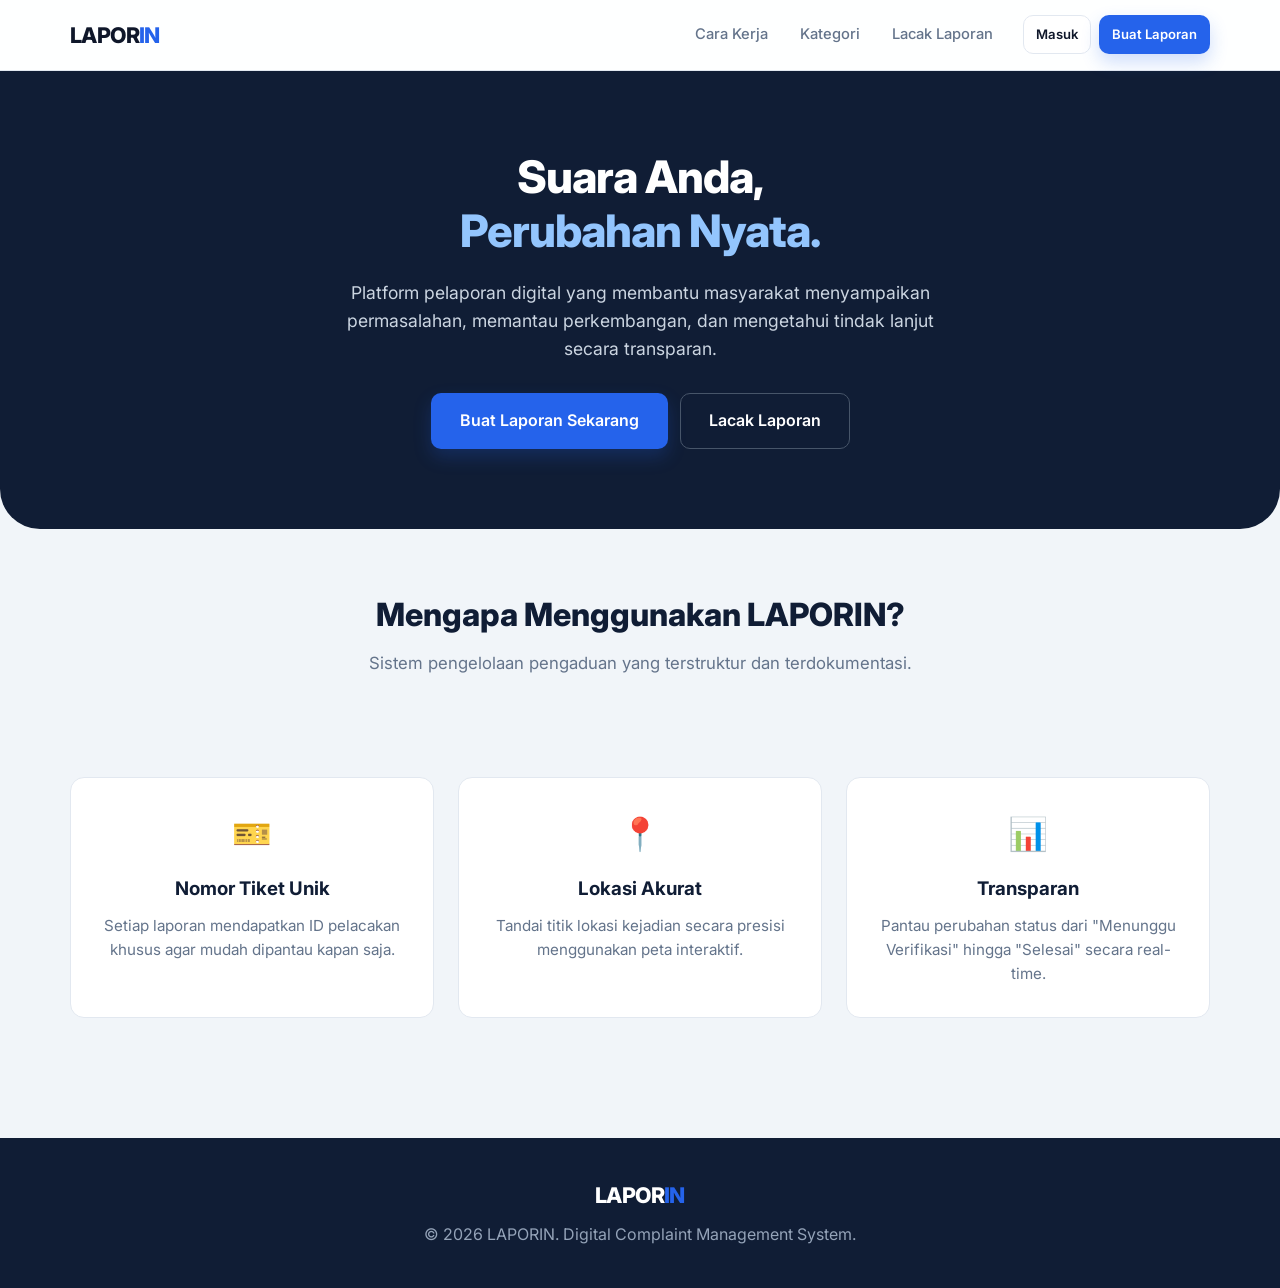
==== commit f4c765ac: "Deploy: Rilis LAPORIN 2.0 - Full Features & Admin Dashboard" ====
--- a/frontend/index.html
+++ b/frontend/index.html
@@ -3,657 +3,91 @@
 <head>
     <meta charset="UTF-8">
     <meta name="viewport" content="width=device-width, initial-scale=1.0">
-    <title>LAPORIN - Platform Pelaporan Masyarakat</title>
-    
-    <!-- Fonts -->
-    <link rel="preconnect" href="https://fonts.googleapis.com">
-    <link rel="preconnect" href="https://fonts.gstatic.com" crossorigin>
-    <link href="https://fonts.googleapis.com/css2?family=DM+Sans:opsz,wght@9..40,400;9..40,500;9..40,700&family=Plus+Jakarta+Sans:wght@500;600;700;800&display=swap" rel="stylesheet">
-    
-    <!-- CSS Utama -->
-    <link rel="stylesheet" href="css/style.css">
-
+    <title>LAPORIN - Suara Anda, Perubahan Nyata</title>
+    <link href="https://fonts.googleapis.com/css2?family=Inter:wght@400;500;600;700;800&display=swap" rel="stylesheet">
+    <link rel="stylesheet" href="laporin.css">
     <style>
-        /* CSS Khusus untuk Landing Page */
-        .hero {
-            padding: 80px 0 100px;
-            overflow: hidden;
-        }
+        .hero { padding: 80px 0; text-align: center; background: var(--navy); color: var(--white); border-bottom-left-radius: 40px; border-bottom-right-radius: 40px; }
+        .hero h1 { font-size: 2.8rem; font-weight: 800; letter-spacing: -1px; margin-bottom: 20px; line-height: 1.2; }
+        .hero p { font-size: 1.1rem; color: #CBD5E1; max-width: 600px; margin: 0 auto 30px; }
+        .hero-btns { display: flex; gap: 12px; justify-content: center; flex-wrap: wrap; }
+        .hero-btns .btn { padding: 14px 28px; font-size: 1rem; }
         
-        .hero-grid {
-            display: grid;
-            grid-template-columns: 1fr 1fr;
-            gap: 40px;
-            align-items: center;
-        }
-
-        .hero-content h1 {
-            font-size: 3.5rem;
-            margin-bottom: 24px;
-            line-height: 1.1;
-        }
-
-        .hero-content p {
-            font-size: 1.2rem;
-            color: var(--text-muted);
-            margin-bottom: 40px;
-            max-width: 90%;
-        }
-
-        .hero-actions {
-            display: flex;
-            gap: 16px;
-            flex-wrap: wrap;
-        }
-
-        /* Visual Asimetris di Kanan */
-        .hero-visual {
-            position: relative;
-            height: 400px;
-        }
-
-        .visual-card {
-            position: absolute;
-            background: var(--surface);
-            border: 1px solid var(--border-light);
-            border-radius: var(--radius-lg);
-            box-shadow: var(--shadow-lg);
-            padding: 20px;
-        }
-
-        .card-main {
-            width: 80%;
-            top: 20px;
-            right: 0;
-            z-index: 2;
-        }
-
-        .card-secondary {
-            width: 60%;
-            bottom: 20px;
-            left: 0;
-            z-index: 3;
-        }
-
-        .visual-header {
-            display: flex;
-            align-items: center;
-            gap: 12px;
-            margin-bottom: 12px;
-        }
-
-        .visual-dot {
-            width: 12px;
-            height: 12px;
-            background-color: var(--emerald);
-            border-radius: 50%;
-        }
+        .section-title { text-align: center; margin-bottom: 40px; }
+        .section-title h2 { font-size: 2rem; font-weight: 800; color: var(--navy); margin-bottom: 10px; }
+        .section-title p { color: var(--muted); font-size: 1.05rem; }
         
-        .visual-line {
-            height: 8px;
-            background-color: var(--border-light);
-            border-radius: 4px;
-            margin-bottom: 8px;
-        }
-        .visual-line.short { width: 60%; }
-        .visual-line.medium { width: 80%; }
-
-        /* Sections */
-        .section {
-            padding: 80px 0;
-        }
-
-        .section-header {
-            margin-bottom: 48px;
-            max-width: 600px;
-        }
-
-        .section-header h2 {
-            font-size: 2.2rem;
-            margin-bottom: 16px;
-        }
-
-        .section-header p {
-            color: var(--text-muted);
-            font-size: 1.1rem;
-        }
-
-        /* Statistik */
-        .stats-grid {
-            display: grid;
-            grid-template-columns: repeat(4, 1fr);
-            gap: 24px;
-        }
-
-        .stat-card {
-            background: var(--surface);
-            padding: 24px;
-            border-radius: var(--radius-lg);
-            border: 1px solid var(--border-light);
-        }
-
-        .stat-value {
-            font-family: var(--font-heading);
-            font-size: 2.5rem;
-            font-weight: 800;
-            color: var(--navy);
-            line-height: 1;
-            margin-bottom: 8px;
-        }
-
-        .stat-label {
-            font-size: 0.9rem;
-            color: var(--text-muted);
-            font-weight: 500;
-        }
-
-        /* Kategori */
-        .category-grid {
-            display: grid;
-            grid-template-columns: repeat(auto-fit, minmax(200px, 1fr));
-            gap: 24px;
-        }
-
-        .category-card {
-            background: var(--surface);
-            padding: 32px 24px;
-            border-radius: var(--radius-lg);
-            border: 1px solid var(--border-light);
-            text-align: center;
-            transition: all 0.3s ease;
-            cursor: pointer;
-        }
-
-        .category-card:hover {
-            border-color: var(--emerald);
-            box-shadow: var(--shadow-sm);
-            transform: translateY(-4px);
-        }
-
-        .category-icon {
-            font-size: 2rem;
-            margin-bottom: 16px;
-            display: inline-block;
-        }
-
-        .category-card h3 {
-            font-size: 1.1rem;
-        }
-
-        /* Laporan Terbaru */
-        .reports-grid {
-            display: grid;
-            grid-template-columns: repeat(auto-fit, minmax(300px, 1fr));
-            gap: 24px;
-        }
-
-        .report-card {
-            background: var(--surface);
-            border: 1px solid var(--border-light);
-            border-radius: var(--radius-lg);
-            padding: 24px;
-            display: flex;
-            flex-direction: column;
-            transition: all 0.3s ease;
-        }
-
-        .report-card:hover {
-            box-shadow: var(--shadow-md);
-        }
-
-        .report-meta {
-            display: flex;
-            justify-content: space-between;
-            font-size: 0.85rem;
-            color: var(--text-muted);
-            margin-bottom: 16px;
-            font-weight: 500;
-        }
-
-        .report-title {
-            font-size: 1.2rem;
-            margin-bottom: 12px;
-            flex-grow: 1;
-        }
-
-        .report-status {
-            display: inline-block;
-            padding: 6px 12px;
-            border-radius: var(--radius-full);
-            font-size: 0.75rem;
-            font-weight: 700;
-            margin-top: 16px;
-            align-self: flex-start;
-        }
-
-        .status-wait { background: #FEF3C7; color: #D97706; }
-        .status-process { background: #DBEAFE; color: #2563EB; }
-        .status-done { background: #D1FAE5; color: #059669; }
-        .status-reject { background: #FEE2E2; color: #DC2626; }
-
-        /* Cara Kerja */
-        .steps-grid {
-            display: grid;
-            grid-template-columns: repeat(4, 1fr);
-            gap: 24px;
-            position: relative;
-        }
-
-        /* Garis penghubung horizontal (Desktop) */
-        .steps-grid::before {
-            content: '';
-            position: absolute;
-            top: 24px;
-            left: 10%;
-            right: 10%;
-            height: 2px;
-            background: var(--border-light);
-            z-index: 0;
-        }
-
-        .step-item {
-            position: relative;
-            z-index: 1;
-            text-align: center;
-        }
-
-        .step-number {
-            width: 48px;
-            height: 48px;
-            background: var(--navy);
-            color: var(--surface);
-            border-radius: 50%;
-            display: flex;
-            align-items: center;
-            justify-content: center;
-            font-family: var(--font-heading);
-            font-weight: 700;
-            font-size: 1.2rem;
-            margin: 0 auto 20px;
-            border: 4px solid var(--bg-warm);
-        }
-
-        .step-item h3 {
-            font-size: 1.1rem;
-            margin-bottom: 8px;
-        }
-
-        .step-item p {
-            font-size: 0.9rem;
-            color: var(--text-muted);
-        }
-
-        /* Footer */
-        .footer {
-            background: var(--navy);
-            color: var(--surface);
-            padding: 60px 0 30px;
-            margin-top: 80px;
-        }
-
-        .footer-grid {
-            display: grid;
-            grid-template-columns: 2fr 1fr 1fr;
-            gap: 40px;
-            margin-bottom: 40px;
-        }
-
-        .footer-brand h2 {
-            color: var(--surface);
-            font-size: 1.8rem;
-            margin-bottom: 16px;
-        }
-
-        .footer-brand p {
-            color: #94A3B8;
-            max-width: 300px;
-        }
-
-        .footer-links h3 {
-            color: var(--surface);
-            font-size: 1.1rem;
-            margin-bottom: 20px;
-        }
-
-        .footer-links a {
-            display: block;
-            color: #94A3B8;
-            margin-bottom: 12px;
-            transition: color 0.2s ease;
-        }
-
-        .footer-links a:hover {
-            color: var(--emerald);
-        }
-
-        .footer-bottom {
-            border-top: 1px solid #1E293B;
-            padding-top: 24px;
-            text-align: center;
-            color: #94A3B8;
-            font-size: 0.9rem;
-        }
-
-        /* Responsive */
-        @media (max-width: 768px) {
-            .hero-grid { grid-template-columns: 1fr; text-align: center; }
-            .hero-content h1 { font-size: 2.5rem; }
-            .hero-content p { margin: 0 auto 32px; }
-            .hero-actions { justify-content: center; flex-direction: column; }
-            .hero-visual { display: none; /* Sembunyikan visual di HP agar tidak sesak */ }
-            
-            .stats-grid { grid-template-columns: repeat(2, 1fr); }
-            .steps-grid { grid-template-columns: 1fr; gap: 40px; }
-            .steps-grid::before { display: none; } /* Hilangkan garis horizontal di HP */
-            
-            .footer-grid { grid-template-columns: 1fr; gap: 30px; text-align: center; }
-            .footer-brand p { margin: 0 auto; }
-        }
+        .features-grid { display: grid; grid-template-columns: repeat(auto-fit, minmax(280px, 1fr)); gap: 24px; padding: 60px 0; }
+        .feature-card { background: var(--white); padding: 30px; border-radius: var(--radius); border: 1px solid var(--border); text-align: center; }
+        .feature-card .icon { font-size: 2rem; margin-bottom: 15px; }
+        .feature-card h3 { margin-bottom: 10px; color: var(--navy); }
+        .feature-card p { color: var(--muted); font-size: 0.95rem; }
+        
+        .footer { background: var(--navy); color: #94A3B8; padding: 40px 0; text-align: center; margin-top: 60px; }
     </style>
 </head>
 <body>
+    <nav class="navbar">
+        <div class="container navbar-container">
+            <a href="index.html" class="logo">LAPOR<span class="text-primary">IN</span></a>
+            <button class="nav-toggle" id="navToggle"><span></span></button>
+            <div class="nav-links" id="navLinks">
+                <a href="#cara-kerja" class="nav-link">Cara Kerja</a>
+                <a href="#kategori" class="nav-link">Kategori</a>
+                <a href="track.html" class="nav-link">Lacak Laporan</a>
+                <a href="login.html" class="btn btn-outline btn-sm" style="margin-left: 10px;">Masuk</a>
+                <a href="create_report.html" class="btn btn-primary btn-sm">Buat Laporan</a>
+            </div>
+        </div>
+    </nav>
 
-    <!-- NAVBAR -->
-    <header class="navbar">
-        <div class="container navbar-container">
-            <a href="index.html" class="logo">
-                <span class="logo-dot"></span> LAPORIN
-            </a>
-            <nav class="nav-links" id="navbarLinks">
-                <a href="index.html" class="nav-link active">Beranda</a>
-                <a href="map.html" class="nav-link">Peta</a>
-                <a href="create_report.html" class="nav-link">Buat Laporan</a>
-            </nav>
+    <header class="hero">
+        <div class="container">
+            <h1>Suara Anda,<br><span style="color: #93C5FD;">Perubahan Nyata.</span></h1>
+            <p>Platform pelaporan digital yang membantu masyarakat menyampaikan permasalahan, memantau perkembangan, dan mengetahui tindak lanjut secara transparan.</p>
+            <div class="hero-btns">
+                <a href="create_report.html" class="btn btn-primary">Buat Laporan Sekarang</a>
+                <a href="track.html" class="btn btn-outline" style="background: transparent; color: white; border-color: #475569;">Lacak Laporan</a>
+            </div>
         </div>
     </header>
 
-    <!-- HERO SECTION -->
-    <main>
-        <section class="hero container">
-            <div class="hero-grid">
-                <div class="hero-content reveal">
-                    <h1>Suarakan Keluhanmu,<br>Wujudkan Perubahan.</h1>
-                    <p>LAPORIN adalah platform civic-tech yang membantu Anda melaporkan permasalahan lingkungan, fasilitas umum, dan infrastruktur secara mudah, transparan, dan terpantau.</p>
-                    <div class="hero-actions">
-                        <a href="create_report.html" class="btn btn-primary">Buat Laporan Baru &rarr;</a>
-                        <a href="map.html" class="btn btn-outline">Lihat Peta Laporan</a>
-                    </div>
-                </div>
-                
-                <!-- Visual Asimetris (CSS Only) -->
-                <div class="hero-visual reveal" style="transition-delay: 0.2s;">
-                    <!-- Card 1 -->
-                    <div class="visual-card card-main">
-                        <div class="visual-header">
-                            <div class="visual-dot"></div>
-                            <div style="font-family: var(--font-heading); font-weight: 700; font-size: 0.9rem;">Laporan Terverifikasi</div>
-                        </div>
-                        <div class="visual-line medium"></div>
-                        <div class="visual-line short"></div>
-                        <div class="visual-line medium" style="margin-top: 20px; background-color: #DBEAFE;"></div>
-                    </div>
-                    <!-- Card 2 -->
-                    <div class="visual-card card-secondary">
-                        <div class="visual-header">
-                            <div class="visual-dot" style="background-color: var(--status-wait);"></div>
-                            <div style="font-family: var(--font-heading); font-weight: 700; font-size: 0.9rem;">Sedang Diproses</div>
-                        </div>
-                        <div class="visual-line medium"></div>
-                        <div class="visual-line short"></div>
-                    </div>
-                </div>
+    <section class="container" style="padding-top: 60px;">
+        <div class="section-title">
+            <h2>Mengapa Menggunakan LAPORIN?</h2>
+            <p>Sistem pengelolaan pengaduan yang terstruktur dan terdokumentasi.</p>
+        </div>
+        <div class="features-grid">
+            <div class="feature-card">
+                <div class="icon">🎫</div>
+                <h3>Nomor Tiket Unik</h3>
+                <p>Setiap laporan mendapatkan ID pelacakan khusus agar mudah dipantau kapan saja.</p>
             </div>
-        </section>
+            <div class="feature-card">
+                <div class="icon">📍</div>
+                <h3>Lokasi Akurat</h3>
+                <p>Tandai titik lokasi kejadian secara presisi menggunakan peta interaktif.</p>
+            </div>
+            <div class="feature-card">
+                <div class="icon">📊</div>
+                <h3>Transparan</h3>
+                <p>Pantau perubahan status dari "Menunggu Verifikasi" hingga "Selesai" secara real-time.</p>
+            </div>
+        </div>
+    </section>
 
-        <!-- STATISTIK -->
-        <section class="section container">
-            <div class="stats-grid">
-                <div class="stat-card reveal">
-                    <div class="stat-value" id="stat-total">0</div>
-                    <div class="stat-label">Total Laporan</div>
-                </div>
-                <div class="stat-card reveal" style="transition-delay: 0.1s;">
-                    <div class="stat-value" id="stat-process">0</div>
-                    <div class="stat-label">Sedang Diproses</div>
-                </div>
-                <div class="stat-card reveal" style="transition-delay: 0.2s;">
-                    <div class="stat-value" id="stat-done">0</div>
-                    <div class="stat-label">Laporan Selesai</div>
-                </div>
-                <div class="stat-card reveal" style="transition-delay: 0.3s;">
-                    <div class="stat-value" id="stat-latest" style="font-size: 1.5rem; padding-top: 10px;">Memuat...</div>
-                    <div class="stat-label">Laporan Terbaru</div>
-                </div>
-            </div>
-        </section>
-
-        <!-- KATEGORI -->
-        <section class="section container" style="background-color: var(--surface); border-radius: var(--radius-lg); padding: 60px 40px;">
-            <div class="section-header reveal">
-                <h2>Kategori Laporan</h2>
-                <p>Pilih kategori yang sesuai dengan permasalahan di sekitar Anda.</p>
-            </div>
-            <div class="category-grid">
-                <div class="category-card reveal">
-                    <span class="category-icon">🏗️</span>
-                    <h3>Infrastruktur</h3>
-                </div>
-                <div class="category-card reveal" style="transition-delay: 0.1s;">
-                    <span class="category-icon">🧹</span>
-                    <h3>Kebersihan</h3>
-                </div>
-                <div class="category-card reveal" style="transition-delay: 0.2s;">
-                    <span class="category-icon">🏢</span>
-                    <h3>Fasilitas Umum</h3>
-                </div>
-                <div class="category-card reveal" style="transition-delay: 0.3s;">
-                    <span class="category-icon">🚦</span>
-                    <h3>Lalu Lintas</h3>
-                </div>
-            </div>
-        </section>
-
-        <!-- LAPORAN TERBARU -->
-        <section class="section container">
-            <div class="section-header reveal" style="display: flex; justify-content: space-between; align-items: flex-end; max-width: 100%;">
-                <div>
-                    <h2>Laporan Terbaru</h2>
-                    <p>Pantau permasalahan yang baru saja dilaporkan oleh masyarakat.</p>
-                </div>
-                <a href="map.html" class="text-primary" style="font-weight: 700; color: var(--emerald); text-decoration: underline; display: none;">Lihat Semua</a>
-            </div>
-            
-            <div class="reports-grid" id="recent-reports-container">
-                <p class="text-muted">Memuat data laporan...</p>
-            </div>
-        </section>
-
-        <!-- CARA KERJA -->
-        <section class="section container">
-            <div class="section-header text-center reveal" style="margin: 0 auto 60px;">
-                <h2>Bagaimana LAPORIN Bekerja?</h2>
-                <p>Proses pelaporan yang transparan dari awal hingga tuntas.</p>
-            </div>
-            
-            <div class="steps-grid">
-                <div class="step-item reveal">
-                    <div class="step-number">1</div>
-                    <h3>Buat Laporan</h3>
-                    <p>Isi formulir dan lampirkan lokasi kejadian.</p>
-                </div>
-                <div class="step-item reveal" style="transition-delay: 0.1s;">
-                    <div class="step-number">2</div>
-                    <h3>Verifikasi</h3>
-                    <p>Petugas memeriksa validitas laporan Anda.</p>
-                </div>
-                <div class="step-item reveal" style="transition-delay: 0.2s;">
-                    <div class="step-number">3</div>
-                    <h3>Tindak Lanjut</h3>
-                    <p>Laporan diteruskan ke instansi terkait.</p>
-                </div>
-                <div class="step-item reveal" style="transition-delay: 0.3s;">
-                    <div class="step-number" style="background: var(--emerald);">4</div>
-                    <h3>Selesai</h3>
-                    <p>Permasalahan berhasil diselesaikan.</p>
-                </div>
-            </div>
-        </section>
-    </main>
-
-    <!-- FOOTER -->
     <footer class="footer">
         <div class="container">
-            <div class="footer-grid">
-                <div class="footer-brand">
-                    <h2>LAPORIN<span style="color: var(--emerald);">.</span></h2>
-                    <p>Platform digital pelaporan masyarakat untuk menciptakan lingkungan yang lebih baik, transparan, dan responsif.</p>
-                </div>
-                <div class="footer-links">
-                    <h3>Navigasi</h3>
-                    <a href="index.html">Beranda</a>
-                    <a href="map.html">Peta Laporan</a>
-                    <a href="create_report.html">Buat Laporan</a>
-                </div>
-                <div class="footer-links">
-                    <h3>Bantuan</h3>
-                    <a href="#">Panduan Pengguna</a>
-                    <a href="#">FAQ</a>
-                    <a href="#">Hubungi Kami</a>
-                </div>
-            </div>
-            <div class="footer-bottom">
-                <p>&copy; 2026 LAPORIN. Hak Cipta Dilindungi.</p>
-            </div>
+            <h2 class="logo" style="color: white; margin-bottom: 10px;">LAPOR<span class="text-primary">IN</span></h2>
+            <p>&copy; 2026 LAPORIN. Digital Complaint Management System.</p>
         </div>
     </footer>
 
     <script>
-        // --- 1. LOGIKA NAVBAR DINAMIS (AUTH) ---
-        const token = localStorage.getItem('access_token');
-        const isAdmin = localStorage.getItem('is_admin');
-        const navbarLinks = document.getElementById('navbarLinks');
-
-        if (token) {
-            // Jika login, tambahkan menu Laporan Saya & Keluar
-            let adminMenu = isAdmin === 'true' ? `<a href="admin.html" class="nav-link">Dashboard Admin</a>` : '';
-            navbarLinks.innerHTML += `
-                <a href="my-reports.html" class="nav-link">Laporan Saya</a>
-                ${adminMenu}
-                <a href="#" class="nav-link" style="color: #EF4444;" onclick="logout()">Keluar</a>
-            `;
-        } else {
-            // Jika belum login
-            navbarLinks.innerHTML += `
-                <a href="login.html" class="nav-link" style="color: var(--emerald); font-weight: 700;">Masuk / Daftar</a>
-            `;
-        }
-
-        function logout() {
-            if (confirm('Apakah Anda yakin ingin keluar?')) {
-                localStorage.removeItem('access_token');
-                localStorage.removeItem('is_admin');
-                window.location.href = 'index.html';
-            }
-        }
-
-        // --- 2. FETCH DATA STATISTIK & LAPORAN TERBARU ---
-        // Pastikan URL ini sesuai dengan backend Anda (localhost atau URL Render/HF)
-        const API_BASE_URL = 'http://localhost:8000'; 
-
-        async function fetchLandingData() {
-            try {
-                const response = await fetch(`${API_BASE_URL}/reports`);
-                if (!response.ok) throw new Error('Gagal mengambil data');
-                
-                const data = await response.json();
-                
-                // A. Hitung Statistik
-                const total = data.length;
-                const process = data.filter(r => r.status === 'Dalam proses' || r.status === 'Diterima').length;
-                const done = data.filter(r => r.status === 'Selesai').length;
-                
-                // Animasi angka sederhana (counting up)
-                document.getElementById('stat-total').innerText = total;
-                document.getElementById('stat-process').innerText = process;
-                document.getElementById('stat-done').innerText = done;
-
-                if (total > 0) {
-                    const latestDate = new Date(data[0].created_at).toLocaleDateString('id-ID', { day: 'numeric', month: 'short' });
-                    document.getElementById('stat-latest').innerText = latestDate;
-                } else {
-                    document.getElementById('stat-latest').innerText = '-';
-                }
-
-                // B. Render 3 Laporan Terbaru
-                const reportsContainer = document.getElementById('recent-reports-container');
-                const recentReports = data.slice(0, 3); // Ambil 3 teratas
-
-                if (recentReports.length === 0) {
-                    reportsContainer.innerHTML = '<p class="text-muted">Belum ada laporan.</p>';
-                    return;
-                }
-
-                let html = '';
-                recentReports.forEach(report => {
-                    // Tentukan warna badge status
-                    let badgeClass = 'status-wait';
-                    if (report.status === 'Diterima' || report.status === 'Dalam proses') badgeClass = 'status-process';
-                    if (report.status === 'Selesai') badgeClass = 'status-done';
-                    if (report.status === 'Ditolak') badgeClass = 'status-reject';
-
-                    const date = new Date(report.created_at).toLocaleDateString('id-ID', {
-                        day: 'numeric', month: 'long', year: 'numeric'
-                    });
-
-                    html += `
-                        <div class="report-card reveal">
-                            <div class="report-meta">
-                                <span>${report.kategori}</span>
-                                <span>${date}</span>
-                            </div>
-                            <h3 class="report-title">${report.judul}</h3>
-                            <p class="text-muted" style="font-size: 0.9rem; margin-bottom: 16px;">📍 ${report.lokasi}</p>
-                            <span class="report-status ${badgeClass}">${report.status}</span>
-                        </div>
-                    `;
-                });
-                reportsContainer.innerHTML = html;
-
-                // Panggil ulang fungsi reveal setelah data dimuat (agar tidak invisible)
-                initScrollReveal();
-
-            } catch (error) {
-                console.error('Error fetching data:', error);
-                document.getElementById('recent-reports-container').innerHTML = '<p class="text-muted">Gagal memuat laporan. Pastikan server backend menyala.</p>';
-            }
-        }
-
-        // --- 3. SCROLL REVEAL ANIMATION (Intersection Observer) ---
-        function initScrollReveal() {
-            const reveals = document.querySelectorAll('.reveal');
-
-            const observer = new IntersectionObserver((entries) => {
-                entries.forEach(entry => {
-                    if (entry.isIntersecting) {
-                        entry.target.classList.add('active');
-                        // Hentikan observasi setelah animasi berjalan sekali
-                        observer.unobserve(entry.target);
-                    }
-                });
-            }, {
-                threshold: 0.1, // Elemen muncul 10% di layar
-                rootMargin: "0px 0px -50px 0px"
-            });
-
-            reveals.forEach(reveal => {
-                observer.observe(reveal);
-            });
-        }
-
-        // Jalankan saat halaman dimuat
-        document.addEventListener('DOMContentLoaded', () => {
-            fetchLandingData();
-            initScrollReveal(); // Panggil pertama kali untuk elemen statis
+        const navToggle = document.getElementById('navToggle');
+        const navLinks = document.getElementById('navLinks');
+        navToggle.addEventListener('click', () => {
+            navLinks.classList.toggle('open');
         });
     </script>
 </body>
--- a/frontend/laporin.css
+++ b/frontend/laporin.css
@@ -0,0 +1,409 @@
+/* =========================================================
+   LAPORIN DESIGN SYSTEM 2.0
+   ========================================================= */
+:root {
+  --navy: #101D35;
+  --navy-soft: #1B2A4A;
+  --primary: #2563EB;
+  --primary-dark: #1D4ED8;
+  --primary-soft: #DBEAFE;
+  --bg: #F1F5F9;
+  --white: #FFFFFF;
+  --success: #16A34A;
+  --success-soft: #DCFCE7;
+  --warning: #D97706;
+  --warning-soft: #FEF3C7;
+  --danger: #DC2626;
+  --danger-soft: #FEE2E2;
+  --text: #0F172A;
+  --muted: #64748B;
+  --border: #E2E8F0;
+  --radius-sm: 8px;
+  --radius: 14px;
+  --radius-lg: 20px;
+  --shadow-sm: 0 1px 3px rgba(15, 23, 42, .08);
+  --shadow: 0 8px 24px rgba(15, 23, 42, .08);
+  --shadow-lg: 0 24px 60px rgba(15, 23, 42, .16);
+  --sidebar-w: 264px;
+  --topbar-h: 68px;
+  --font: 'Inter', system-ui, -apple-system, sans-serif;
+}
+
+* { margin: 0; padding: 0; box-sizing: border-box; }
+html { scroll-behavior: smooth; }
+body {
+  font-family: var(--font);
+  background: var(--bg);
+  color: var(--text);
+  line-height: 1.6;
+  -webkit-font-smoothing: antialiased;
+}
+a { text-decoration: none; color: inherit; }
+img { max-width: 100%; display: block; }
+button, input, select, textarea { font: inherit; }
+button { cursor: pointer; }
+
+.container { width: 100%; max-width: 1180px; margin: 0 auto; padding: 0 20px; }
+.text-primary { color: var(--primary); }
+.text-muted { color: var(--muted); }
+.text-center { text-align: center; }
+.hidden { display: none !important; }
+
+/* ---------- NAVBAR PUBLIK ---------- */
+.navbar {
+  background: rgba(255,255,255,.92);
+  backdrop-filter: blur(12px);
+  border-bottom: 1px solid var(--border);
+  position: sticky;
+  top: 0;
+  z-index: 1000;
+}
+.navbar-container {
+  height: 70px;
+  display: flex;
+  align-items: center;
+  justify-content: space-between;
+  gap: 16px;
+}
+.logo { font-size: 1.35rem; font-weight: 800; letter-spacing: -.6px; }
+.nav-links { display: flex; align-items: center; gap: 8px; }
+.nav-link {
+  color: var(--muted);
+  font-size: .92rem;
+  font-weight: 500;
+  padding: 8px 12px;
+  border-radius: 999px;
+  transition: .18s ease;
+  white-space: nowrap;
+}
+.nav-link:hover { color: var(--primary); background: var(--primary-soft); }
+.nav-toggle {
+  display: none;
+  width: 42px; height: 42px;
+  border: 1px solid var(--border);
+  border-radius: 10px;
+  background: var(--white);
+  align-items: center; justify-content: center;
+}
+.nav-toggle span, .nav-toggle span::before, .nav-toggle span::after {
+  content: ""; display: block; width: 18px; height: 2px;
+  background: var(--navy); border-radius: 2px; position: relative;
+  transition: .2s ease;
+}
+.nav-toggle span::before { position: absolute; top: -6px; }
+.nav-toggle span::after { position: absolute; top: 6px; }
+
+/* ---------- AUTH ---------- */
+.auth-body {
+  min-height: 100vh;
+  display: flex;
+  flex-direction: column;
+  background:
+    radial-gradient(900px 500px at 10% -10%, rgba(37,99,235,.35), transparent 60%),
+    radial-gradient(700px 500px at 100% 0%, rgba(22,163,74,.18), transparent 55%),
+    var(--navy);
+}
+.auth-body .navbar { background: transparent; border-bottom: 0; box-shadow: none; }
+.auth-body .logo { color: var(--white); }
+.auth-body .logo .text-primary { color: #93C5FD; }
+.auth-container {
+  flex: 1;
+  display: grid;
+  place-items: center;
+  padding: 40px 20px 60px;
+}
+.auth-card {
+  width: 100%;
+  max-width: 440px;
+  background: var(--white);
+  border-radius: var(--radius-lg);
+  padding: 38px 32px;
+  box-shadow: var(--shadow-lg);
+  animation: authIn .45s ease both;
+}
+@keyframes authIn {
+  from { opacity: 0; transform: translateY(14px) scale(.98); }
+  to { opacity: 1; transform: none; }
+}
+.auth-header { text-align: center; margin-bottom: 26px; }
+.auth-header h1 { font-size: 1.55rem; letter-spacing: -.4px; margin-bottom: 6px; }
+.auth-header p { color: var(--muted); font-size: .92rem; }
+.auth-form { display: flex; flex-direction: column; gap: 16px; }
+.auth-footer {
+  margin-top: 22px;
+  padding-top: 18px;
+  border-top: 1px solid var(--border);
+  text-align: center;
+  font-size: .9rem;
+  color: var(--muted);
+}
+.auth-footer a { color: var(--primary); font-weight: 600; }
+
+/* ---------- FORM ---------- */
+.form-group { display: flex; flex-direction: column; gap: 6px; }
+.form-group label { font-size: .85rem; font-weight: 600; color: var(--text); }
+.form-group input,
+.form-group select,
+.form-group textarea {
+  width: 100%;
+  padding: 12px 14px;
+  border: 1px solid var(--border);
+  border-radius: var(--radius-sm);
+  background: #F8FAFC;
+  color: var(--text);
+  outline: none;
+  transition: .18s ease;
+}
+.form-group textarea { min-height: 130px; resize: vertical; }
+.form-group input:focus,
+.form-group select:focus,
+.form-group textarea:focus {
+  border-color: var(--primary);
+  background: var(--white);
+  box-shadow: 0 0 0 4px rgba(37,99,235,.12);
+}
+.form-hint { font-size: .78rem; color: var(--muted); }
+
+/* ---------- BUTTONS ---------- */
+.btn {
+  display: inline-flex;
+  align-items: center;
+  justify-content: center;
+  gap: 8px;
+  padding: 11px 18px;
+  border: 1px solid transparent;
+  border-radius: 10px;
+  font-size: .92rem;
+  font-weight: 600;
+  transition: .18s ease;
+  min-height: 44px;
+}
+.btn:active { transform: translateY(1px); }
+.btn-primary { background: var(--primary); color: #fff; box-shadow: 0 8px 18px rgba(37,99,235,.22); }
+.btn-primary:hover { background: var(--primary-dark); }
+.btn-outline { background: var(--white); border-color: var(--border); color: var(--text); }
+.btn-outline:hover { border-color: var(--primary); color: var(--primary); }
+.btn-ghost { background: transparent; color: var(--muted); }
+.btn-danger { background: var(--danger); color: #fff; }
+.btn-success { background: var(--success); color: #fff; }
+.btn-block { width: 100%; }
+.btn-sm { padding: 8px 12px; min-height: 36px; font-size: .82rem; }
+
+/* ---------- CARD & BADGE ---------- */
+.card {
+  background: var(--white);
+  border: 1px solid var(--border);
+  border-radius: var(--radius);
+  box-shadow: var(--shadow-sm);
+  padding: 22px;
+}
+.badge {
+  display: inline-flex;
+  align-items: center;
+  gap: 6px;
+  padding: 4px 10px;
+  border-radius: 999px;
+  font-size: .75rem;
+  font-weight: 700;
+  line-height: 1.4;
+}
+.badge-primary { background: var(--primary-soft); color: var(--primary-dark); }
+.badge-success { background: var(--success-soft); color: var(--success); }
+.badge-warning { background: var(--warning-soft); color: var(--warning); }
+.badge-danger { background: var(--danger-soft); color: var(--danger); }
+.badge-muted { background: #F1F5F9; color: var(--muted); }
+
+/* ---------- DASHBOARD SHELL ---------- */
+.app-shell { display: flex; min-height: 100vh; background: var(--bg); }
+.sidebar {
+  width: var(--sidebar-w);
+  background: var(--navy);
+  color: #CBD5E1;
+  position: fixed;
+  inset: 0 auto 0 0;
+  display: flex;
+  flex-direction: column;
+  padding: 20px 14px;
+  z-index: 1100;
+  transition: transform .25s ease;
+}
+.sidebar .logo { color: #fff; padding: 6px 10px 22px; display: block; }
+.sidebar-nav { display: flex; flex-direction: column; gap: 4px; overflow-y: auto; }
+.sidebar-label {
+  font-size: .68rem;
+  text-transform: uppercase;
+  letter-spacing: .12em;
+  color: #64748B;
+  padding: 16px 12px 6px;
+}
+.sidebar-link {
+  display: flex;
+  align-items: center;
+  gap: 10px;
+  padding: 11px 12px;
+  border-radius: 10px;
+  font-size: .9rem;
+  font-weight: 500;
+  color: #CBD5E1;
+  transition: .18s ease;
+}
+.sidebar-link:hover { background: var(--navy-soft); color: #fff; }
+.sidebar-link.active { background: var(--primary); color: #fff; box-shadow: 0 8px 18px rgba(37,99,235,.28); }
+.main-content {
+  flex: 1;
+  margin-left: var(--sidebar-w);
+  min-width: 0;
+  display: flex;
+  flex-direction: column;
+}
+.topbar {
+  height: var(--topbar-h);
+  background: rgba(255,255,255,.94);
+  backdrop-filter: blur(10px);
+  border-bottom: 1px solid var(--border);
+  display: flex;
+  align-items: center;
+  justify-content: space-between;
+  gap: 14px;
+  padding: 0 24px;
+  position: sticky;
+  top: 0;
+  z-index: 900;
+}
+.page-body { padding: 26px 24px 48px; }
+.page-title { font-size: 1.3rem; letter-spacing: -.4px; }
+.page-subtitle { color: var(--muted); font-size: .9rem; margin-top: 2px; }
+.sidebar-toggle {
+  display: none;
+  width: 42px; height: 42px;
+  border: 1px solid var(--border);
+  border-radius: 10px;
+  background: var(--white);
+  align-items: center; justify-content: center;
+}
+.sidebar-backdrop {
+  display: none;
+  position: fixed;
+  inset: 0;
+  background: rgba(15,23,42,.45);
+  z-index: 1050;
+}
+
+/* ---------- STAT & GRID ---------- */
+.stat-grid {
+  display: grid;
+  grid-template-columns: repeat(4, minmax(0, 1fr));
+  gap: 16px;
+  margin-bottom: 22px;
+}
+.stat-card {
+  background: var(--white);
+  border: 1px solid var(--border);
+  border-radius: var(--radius);
+  padding: 18px;
+  box-shadow: var(--shadow-sm);
+}
+.stat-card .label { font-size: .8rem; color: var(--muted); font-weight: 600; }
+.stat-card .value { font-size: 1.7rem; font-weight: 800; letter-spacing: -.6px; margin-top: 4px; }
+.stat-card .icon {
+  width: 40px; height: 40px;
+  border-radius: 12px;
+  display: grid; place-items: center;
+  background: var(--primary-soft);
+  color: var(--primary);
+  margin-bottom: 12px;
+}
+.grid-2 { display: grid; grid-template-columns: 1.6fr 1fr; gap: 18px; }
+
+/* ---------- TABLE ---------- */
+.table-wrap {
+  background: var(--white);
+  border: 1px solid var(--border);
+  border-radius: var(--radius);
+  overflow: auto;
+}
+table.data-table { width: 100%; border-collapse: collapse; min-width: 680px; }
+.data-table th {
+  text-align: left;
+  font-size: .74rem;
+  text-transform: uppercase;
+  letter-spacing: .08em;
+  color: var(--muted);
+  background: #F8FAFC;
+  padding: 13px 16px;
+  border-bottom: 1px solid var(--border);
+  white-space: nowrap;
+}
+.data-table td {
+  padding: 14px 16px;
+  border-bottom: 1px solid var(--border);
+  font-size: .9rem;
+  vertical-align: middle;
+}
+.data-table tr:last-child td { border-bottom: 0; }
+.data-table tr:hover td { background: #F8FAFC; }
+
+/* ---------- TIMELINE ---------- */
+.timeline { list-style: none; position: relative; padding-left: 24px; }
+.timeline::before {
+  content: "";
+  position: absolute;
+  left: 7px; top: 4px; bottom: 4px;
+  width: 2px; background: var(--border);
+}
+.timeline-item { position: relative; padding-bottom: 20px; }
+.timeline-item::before {
+  content: "";
+  position: absolute;
+  left: -24px; top: 4px;
+  width: 16px; height: 16px;
+  border-radius: 50%;
+  background: var(--white);
+  border: 3px solid var(--primary);
+}
+.timeline-item.done::before { background: var(--primary); }
+
+/* ---------- EMPTY STATE ---------- */
+.empty-state {
+  text-align: center;
+  padding: 48px 20px;
+  color: var(--muted);
+}
+.empty-state h3 { color: var(--text); margin-bottom: 6px; }
+
+/* ---------- RESPONSIVE ---------- */
+@media (max-width: 1024px) {
+  .stat-grid { grid-template-columns: repeat(2, minmax(0, 1fr)); }
+  .grid-2 { grid-template-columns: 1fr; }
+}
+@media (max-width: 860px) {
+  .nav-toggle { display: inline-flex; }
+  .nav-links {
+    position: absolute;
+    top: 70px; left: 12px; right: 12px;
+    background: var(--white);
+    border: 1px solid var(--border);
+    border-radius: var(--radius);
+    box-shadow: var(--shadow);
+    padding: 10px;
+    display: none;
+    flex-direction: column;
+    align-items: stretch;
+    gap: 4px;
+  }
+  .nav-links.open { display: flex; }
+  .nav-link { padding: 12px 14px; border-radius: 8px; }
+  .sidebar { transform: translateX(-100%); }
+  .sidebar.open { transform: translateX(0); }
+  .sidebar-toggle { display: inline-flex; }
+  .sidebar-backdrop.open { display: block; }
+  .main-content { margin-left: 0; }
+  .topbar { padding: 0 16px; }
+  .page-body { padding: 20px 16px 40px; }
+}
+@media (max-width: 560px) {
+  .stat-grid { grid-template-columns: 1fr; }
+  .auth-card { padding: 30px 22px; }
+  .navbar-container { height: 64px; }
+  .nav-links { top: 64px; }
+} 
